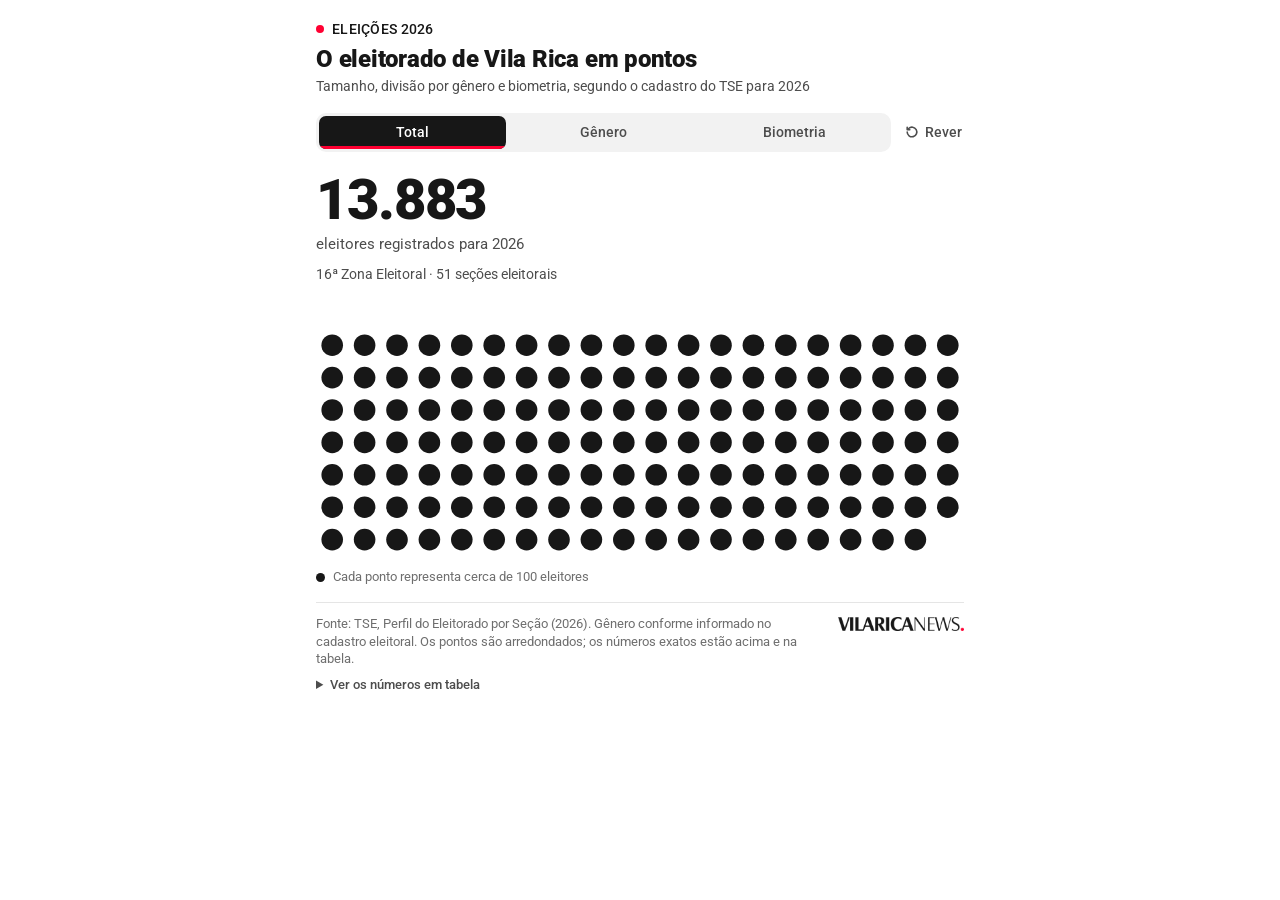
==== eleitorado-2026/index.html @ a6d648a6 "Gráfico do perfil do eleitorado de Vila Rica (TSE 2026) Co-Authored-By: Claude Opus 5.5 <noreply@ant" ====
<!doctype html>
<html lang="pt-BR">
<head>
<meta charset="utf-8">
<meta name="viewport" content="width=device-width, initial-scale=1">
<title>Eleitorado de Vila Rica</title>
<meta name="robots" content="noindex, indexifembedded">
<link rel="preconnect" href="https://fonts.googleapis.com">
<link rel="preconnect" href="https://fonts.gstatic.com" crossorigin>
<link href="https://fonts.googleapis.com/css2?family=Roboto:wght@400;500;700;900&display=swap" rel="stylesheet">
<style>
  html, body { margin: 0; padding: 0; background: #ffffff; }
</style>
</head>
<body>

<!-- ===== INÍCIO DO GRÁFICO (copie daqui até FIM se o site aceitar HTML com script) ===== -->
<figure id="vr-eleitorado" class="vre" aria-labelledby="vre-titulo">
<style>
  #vr-eleitorado {
    --vre-fundo: #ffffff;
    /* Cores do Vila Rica News: preto #171717 e vermelho #ff0032 do logotipo;
       azul e verde das editorias do site (#302ebd clareado 1 tom para passar no teste de daltonismo; #0b8b09) */
    --vre-tinta: #171717;
    --vre-tinta-2: #4d4d4d;
    --vre-tinta-3: #6e6e6e;
    --vre-linha: #e5e5e5;
    --vre-trilho: #f2f2f2;
    --vre-destaque: #ff0032;
    --vre-neutro: #171717;
    --vre-homens: #3b39c9;
    --vre-mulheres: #ff0032;
    --vre-bio: #0b8b09;
    --vre-sem: #8a8a8a;
    color-scheme: light;
    box-sizing: border-box;
    max-width: 680px;
    margin: 0 auto;
    padding: 20px 16px 16px;
    background: var(--vre-fundo);
    color: var(--vre-tinta);
    font-family: Roboto, system-ui, -apple-system, "Segoe UI", sans-serif;
    font-size: 16px;
    line-height: 1.4;
    text-align: left;
  }
  #vr-eleitorado *, #vr-eleitorado *::before, #vr-eleitorado *::after { box-sizing: inherit; }
  #vr-eleitorado p, #vr-eleitorado h2 { margin: 0; padding: 0; }

  #vr-eleitorado .vre-chapeu { font-size: 14px; font-weight: 500; letter-spacing: .02em; text-transform: uppercase; color: var(--vre-tinta); margin-bottom: 6px; }
  #vr-eleitorado .vre-chapeu::before { content: ""; display: inline-block; width: 8px; height: 8px; margin-right: 8px; border-radius: 50%; background: var(--vre-destaque); vertical-align: 1px; }
  #vr-eleitorado .vre-titulo { font-size: 24px; font-weight: 900; line-height: 1.15; letter-spacing: -0.01em; }
  #vr-eleitorado .vre-sub { margin-top: 4px; font-size: 14px; color: var(--vre-tinta-2); }

  /* Abas */
  #vr-eleitorado .vre-controles { display: flex; align-items: center; gap: 12px; margin-top: 16px; }
  #vr-eleitorado .vre-abas { display: flex; flex: 1; gap: 4px; padding: 3px; border-radius: 10px; background: var(--vre-trilho); }
  #vr-eleitorado .vre-aba {
    position: relative; flex: 1; overflow: hidden;
    appearance: none; border: 0; margin: 0; border-radius: 7px;
    padding: 8px 6px; background: transparent; color: var(--vre-tinta-2);
    font-family: inherit; font-size: 14px; font-weight: 500; line-height: 1.2; cursor: pointer;
  }
  #vr-eleitorado .vre-aba:hover { color: var(--vre-tinta); }
  #vr-eleitorado .vre-aba[aria-pressed="true"] { background: var(--vre-tinta); color: #ffffff; }
  #vr-eleitorado .vre-aba:focus-visible, #vr-eleitorado .vre-rever:focus-visible, #vr-eleitorado summary:focus-visible { outline: 2px solid var(--vre-destaque); outline-offset: 2px; }
  #vr-eleitorado .vre-progresso { position: absolute; left: 0; bottom: 0; height: 3px; width: 0; background: var(--vre-destaque); }
  #vr-eleitorado .vre-rever {
    appearance: none; border: 0; background: none; margin: 0; padding: 8px 2px;
    color: var(--vre-tinta-2); font-family: inherit; font-size: 14px; font-weight: 500; line-height: 1.2; cursor: pointer;
    display: inline-flex; align-items: center; gap: 6px; white-space: nowrap;
  }
  #vr-eleitorado .vre-rever:hover { color: var(--vre-tinta); }
  #vr-eleitorado .vre-rever svg { width: 14px; height: 14px; }

  /* Números — os três painéis ocupam a mesma célula para a altura não pular */
  #vr-eleitorado .vre-paineis { display: grid; margin-top: 20px; min-height: 112px; }
  #vr-eleitorado .vre-painel { grid-area: 1 / 1; opacity: 0; visibility: hidden; transform: translateY(6px); transition: opacity .35s ease, transform .35s ease, visibility 0s .35s; }
  #vr-eleitorado .vre-painel.ativo { opacity: 1; visibility: visible; transform: none; transition: opacity .45s ease .1s, transform .45s ease .1s, visibility 0s; }
  #vr-eleitorado .vre-num { font-size: 56px; font-weight: 900; line-height: 1; letter-spacing: -0.02em; }
  #vr-eleitorado .vre-num-m { font-size: 44px; }
  #vr-eleitorado .vre-rotulo { margin-top: 6px; font-size: 15px; color: var(--vre-tinta-2); }
  #vr-eleitorado .vre-rotulo strong { color: var(--vre-tinta); font-weight: 500; }
  #vr-eleitorado .vre-dupla { display: grid; grid-template-columns: 1fr 1fr; gap: 16px; }
  #vr-eleitorado .vre-chave { display: flex; align-items: center; gap: 8px; font-size: 15px; font-weight: 500; color: var(--vre-tinta); margin-bottom: 6px; }
  #vr-eleitorado .vre-bolinha { width: 12px; height: 12px; border-radius: 50%; flex: none; }
  #vr-eleitorado .vre-anel { width: 12px; height: 12px; border-radius: 50%; flex: none; border: 2px solid var(--vre-sem); }
  #vr-eleitorado .vre-extra { display: flex; align-items: center; gap: 8px; margin-top: 10px; font-size: 14px; color: var(--vre-tinta-2); }

  /* Pontos */
  #vr-eleitorado .vre-grade { position: relative; margin-top: 18px; }
  #vr-eleitorado .vre-grade svg { display: block; width: 100%; height: auto; overflow: visible; touch-action: pan-y; }
  #vr-eleitorado .vre-ponto {
    fill: var(--vre-neutro); stroke: var(--vre-neutro); stroke-width: 0;
    transform-box: fill-box; transform-origin: center; transform: scale(0); opacity: 1;
    transition: transform .45s cubic-bezier(.34,1.56,.64,1), fill .5s ease, stroke .5s ease, stroke-width .5s ease, opacity .2s ease;
  }
  #vr-eleitorado .vre-ponto.visivel { transform: scale(1); }
  #vr-eleitorado .vre-ponto.homem { fill: var(--vre-homens); stroke: var(--vre-homens); }
  #vr-eleitorado .vre-ponto.mulher { fill: var(--vre-mulheres); stroke: var(--vre-mulheres); }
  #vr-eleitorado .vre-ponto.bio { fill: var(--vre-bio); stroke: var(--vre-bio); }
  #vr-eleitorado .vre-ponto.sembio { fill: var(--vre-fundo); stroke: var(--vre-sem); stroke-width: 2.5px; }
  #vr-eleitorado .vre-ponto.apagado { opacity: .25; }
  #vr-eleitorado .vre-ponto.pulsa { animation: vre-pulsa 1.4s ease-in-out 2; }
  @keyframes vre-pulsa { 0%, 100% { transform: scale(1); } 50% { transform: scale(1.35); } }

  #vr-eleitorado .vre-legenda-grade { display: flex; align-items: center; gap: 8px; margin-top: 12px; font-size: 13px; color: var(--vre-tinta-3); }
  #vr-eleitorado .vre-legenda-grade .vre-bolinha { width: 9px; height: 9px; background: var(--vre-neutro); }

  /* Dica ao passar o mouse */
  #vr-eleitorado .vre-dica {
    position: absolute; z-index: 2; pointer-events: none; opacity: 0;
    padding: 8px 10px; border-radius: 6px; background: var(--vre-tinta); color: #ffffff;
    font-size: 13px; line-height: 1.35; white-space: nowrap;
    transform: translate(-50%, calc(-100% - 12px)); transition: opacity .12s ease;
  }
  #vr-eleitorado .vre-dica.on { opacity: 1; }
  #vr-eleitorado .vre-dica strong { font-weight: 500; }

  /* Rodapé e tabela */
  #vr-eleitorado figcaption { margin-top: 16px; padding-top: 12px; border-top: 1px solid var(--vre-linha); font-size: 12.5px; color: var(--vre-tinta-3); }
  #vr-eleitorado .vre-rodape { display: flex; align-items: flex-start; justify-content: space-between; gap: 16px; }
  #vr-eleitorado .vre-rodape p { flex: 1; }
  #vr-eleitorado .vre-logo { display: block; flex: none; width: 126px; height: auto; margin-top: 2px; }
  #vr-eleitorado details { margin-top: 8px; }
  #vr-eleitorado summary { cursor: pointer; font-size: 13px; font-weight: 500; color: var(--vre-tinta-2); width: max-content; }
  #vr-eleitorado table { width: 100%; margin-top: 10px; border-collapse: collapse; font-size: 14px; font-variant-numeric: tabular-nums; }
  #vr-eleitorado th, #vr-eleitorado td { padding: 7px 4px; border-bottom: 1px solid var(--vre-linha); text-align: right; font-weight: 400; }
  #vr-eleitorado th:first-child, #vr-eleitorado td:first-child { text-align: left; }
  #vr-eleitorado thead th { font-size: 12.5px; font-weight: 500; color: var(--vre-tinta-3); }
  #vr-eleitorado tbody th { color: var(--vre-tinta); }
  #vr-eleitorado tr.vre-grupo th { padding-top: 12px; font-weight: 500; color: var(--vre-tinta-2); border-bottom: 0; }

  @media (max-width: 420px) {
    #vr-eleitorado .vre-titulo { font-size: 21px; }
    #vr-eleitorado .vre-num { font-size: 48px; }
    #vr-eleitorado .vre-num-m { font-size: 36px; }
    #vr-eleitorado .vre-controles { flex-wrap: wrap; }
    #vr-eleitorado .vre-rever { order: 2; }
    #vr-eleitorado .vre-rodape { flex-direction: column; gap: 10px; }
  }
  @media (prefers-reduced-motion: reduce) {
    #vr-eleitorado .vre-ponto, #vr-eleitorado .vre-painel { transition: none !important; animation: none !important; }
  }
</style>

  <p class="vre-chapeu">Eleições 2026</p>
  <p class="vre-titulo" id="vre-titulo">O eleitorado de Vila Rica em pontos</p>
  <p class="vre-sub">Tamanho, divisão por gênero e biometria, segundo o cadastro do TSE para 2026</p>

  <div class="vre-controles">
    <div class="vre-abas" role="group" aria-label="Escolha o recorte">
      <button type="button" class="vre-aba" data-passo="0" aria-pressed="true">Total<span class="vre-progresso"></span></button>
      <button type="button" class="vre-aba" data-passo="1" aria-pressed="false">Gênero<span class="vre-progresso"></span></button>
      <button type="button" class="vre-aba" data-passo="2" aria-pressed="false">Biometria<span class="vre-progresso"></span></button>
    </div>
    <button type="button" class="vre-rever" aria-label="Rever a animação desde o início">
      <svg viewBox="0 0 16 16" aria-hidden="true" fill="none" stroke="currentColor" stroke-width="1.8" stroke-linecap="round" stroke-linejoin="round"><path d="M2.5 8a5.5 5.5 0 1 0 1.7-4"/><path d="M2.5 2.5v3h3"/></svg>
      Rever
    </button>
  </div>

  <div class="vre-paineis">
    <div class="vre-painel ativo" data-painel="0">
      <p class="vre-num" data-conta="13883">13.883</p>
      <p class="vre-rotulo">eleitores registrados para 2026</p>
      <p class="vre-extra">16ª Zona Eleitoral · 51 seções eleitorais</p>
    </div>
    <div class="vre-painel" data-painel="1">
      <div class="vre-dupla">
        <div>
          <p class="vre-chave"><span class="vre-bolinha" style="background: var(--vre-homens)"></span>Homens</p>
          <p class="vre-num vre-num-m" data-conta="51.3" data-casas="1" data-sufixo="%">51,3%</p>
          <p class="vre-rotulo"><strong>7.116</strong> eleitores</p>
        </div>
        <div>
          <p class="vre-chave"><span class="vre-bolinha" style="background: var(--vre-mulheres)"></span>Mulheres</p>
          <p class="vre-num vre-num-m" data-conta="48.7" data-casas="1" data-sufixo="%">48,7%</p>
          <p class="vre-rotulo"><strong>6.767</strong> eleitoras</p>
        </div>
      </div>
    </div>
    <div class="vre-painel" data-painel="2">
      <p class="vre-chave"><span class="vre-bolinha" style="background: var(--vre-bio)"></span>Com biometria</p>
      <p class="vre-num" data-conta="96.6" data-casas="1" data-sufixo="%">96,6%</p>
      <p class="vre-rotulo"><strong>13.405</strong> eleitores com biometria registrada</p>
      <p class="vre-extra"><span class="vre-anel"></span>478 sem registro de biometria no arquivo</p>
    </div>
  </div>

  <div class="vre-grade">
    <svg aria-hidden="true" focusable="false"></svg>
    <div class="vre-dica" role="presentation"></div>
  </div>
  <p class="vre-legenda-grade"><span class="vre-bolinha"></span>Cada ponto representa cerca de 100 eleitores</p>

  <figcaption>
    <div class="vre-rodape">
      <p>Fonte: TSE, Perfil do Eleitorado por Seção (2026). Gênero conforme informado no cadastro eleitoral. Os pontos são arredondados; os números exatos estão acima e na tabela.</p>
      <img class="vre-logo" width="126" height="14" alt="Vila Rica News" src="[data-uri]">
    </div>
    <details>
      <summary>Ver os números em tabela</summary>
      <table>
        <thead><tr><th scope="col">Recorte</th><th scope="col">Eleitores</th><th scope="col">%</th></tr></thead>
        <tbody>
          <tr><th scope="row">Total</th><td>13.883</td><td>100,0</td></tr>
          <tr class="vre-grupo"><th scope="rowgroup" colspan="3">Gênero</th></tr>
          <tr><th scope="row">Homens</th><td>7.116</td><td>51,3</td></tr>
          <tr><th scope="row">Mulheres</th><td>6.767</td><td>48,7</td></tr>
          <tr class="vre-grupo"><th scope="rowgroup" colspan="3">Biometria</th></tr>
          <tr><th scope="row">Com registro</th><td>13.405</td><td>96,6</td></tr>
          <tr><th scope="row">Sem registro</th><td>478</td><td>3,4</td></tr>
        </tbody>
      </table>
    </details>
  </figcaption>

<script>
(function () {
  var raiz = document.getElementById('vr-eleitorado');
  if (!raiz) return;

  // Dados oficiais (TSE). 1 ponto = 100 eleitores: 139 pontos;
  // 71 homens + 68 mulheres = 139; 134 com biometria + 5 sem = 139.
  var D = { total: 13883, homens: 7116, mulheres: 6767, bio: 13405, semBio: 478 };
  var POR_PONTO = 100;
  var N = Math.round(D.total / POR_PONTO);
  var N_HOMENS = Math.round(D.homens / POR_PONTO);
  var N_SEM_BIO = Math.round(D.semBio / POR_PONTO);
  var DURACAO_PASSO = 5200;

  var fmt = new Intl.NumberFormat('pt-BR');
  function pct(v) { return (v * 100).toLocaleString('pt-BR', { minimumFractionDigits: 1, maximumFractionDigits: 1 }) + '%'; }
  var GRUPOS = {
    total:   { nome: 'Eleitorado de Vila Rica', valor: D.total },
    homem:   { nome: 'Homens', valor: D.homens },
    mulher:  { nome: 'Mulheres', valor: D.mulheres },
    bio:     { nome: 'Com biometria', valor: D.bio },
    sembio:  { nome: 'Sem registro de biometria', valor: D.semBio }
  };

  var reduzido = window.matchMedia && window.matchMedia('(prefers-reduced-motion: reduce)').matches;
  var svg = raiz.querySelector('.vre-grade svg');
  var dica = raiz.querySelector('.vre-dica');
  var abas = raiz.querySelectorAll('.vre-aba');
  var paineis = raiz.querySelectorAll('.vre-painel');
  var NS = 'http://www.w3.org/2000/svg';
  var PASSO_GRADE = 24, RAIO = 8;
  var colunas = 20, linhas = 7;
  var pontos = [];
  var passoAtual = 0;

  for (var i = 0; i < N; i++) {
    var c = document.createElementNS(NS, 'circle');
    c.setAttribute('class', 'vre-ponto');
    c.setAttribute('r', RAIO);
    svg.appendChild(c);
    pontos.push(c);
  }

  // Ordem por coluna: homens enchem a esquerda, mulheres a direita,
  // e os sem biometria ficam juntos no fim.
  function posicionar() {
    var largura = raiz.clientWidth;
    colunas = largura < 500 ? 14 : 20;
    linhas = Math.ceil(N / colunas);
    svg.setAttribute('viewBox', '0 0 ' + (colunas * PASSO_GRADE) + ' ' + (linhas * PASSO_GRADE));
    pontos.forEach(function (p, i) {
      var col = Math.floor(i / linhas), lin = i % linhas;
      p.setAttribute('cx', col * PASSO_GRADE + PASSO_GRADE / 2);
      p.setAttribute('cy', lin * PASSO_GRADE + PASSO_GRADE / 2);
      p.dataset.col = col;
    });
  }

  function grupoDoPonto(i, passo) {
    if (passo === 1) return i < N_HOMENS ? 'homem' : 'mulher';
    if (passo === 2) return i >= N - N_SEM_BIO ? 'sembio' : 'bio';
    return 'total';
  }

  function contar(el, animar) {
    var alvo = parseFloat(el.dataset.conta);
    var casas = parseInt(el.dataset.casas || '0', 10);
    var sufixo = el.dataset.sufixo || '';
    var opcoes = { minimumFractionDigits: casas, maximumFractionDigits: casas };
    if (!animar || reduzido) { el.textContent = alvo.toLocaleString('pt-BR', opcoes) + sufixo; return; }
    var inicio = null, dur = 1100;
    function quadro(t) {
      if (!inicio) inicio = t;
      var k = Math.min(1, (t - inicio) / dur);
      var e = 1 - Math.pow(1 - k, 3);
      var v = alvo * e;
      v = casas ? Math.round(v * 10) / 10 : Math.round(v);
      el.textContent = v.toLocaleString('pt-BR', opcoes) + sufixo;
      if (k < 1) requestAnimationFrame(quadro);
    }
    requestAnimationFrame(quadro);
  }

  function irPara(passo, animar) {
    passoAtual = passo;
    abas.forEach(function (a, i) { a.setAttribute('aria-pressed', i === passo ? 'true' : 'false'); });
    paineis.forEach(function (p, i) {
      var ativo = i === passo;
      p.classList.toggle('ativo', ativo);
      if (ativo) p.querySelectorAll('[data-conta]').forEach(function (el) { contar(el, animar); });
    });
    pontos.forEach(function (p, i) {
      var g = grupoDoPonto(i, passo);
      var atraso = animar && !reduzido ? (+p.dataset.col * 28 + (i % linhas) * 6) : 0;
      p.style.transitionDelay = atraso + 'ms';
      p.classList.add('visivel');
      p.classList.remove('homem', 'mulher', 'bio', 'sembio', 'pulsa', 'apagado');
      if (g !== 'total') p.classList.add(g);
    });
    if (passo === 2 && animar && !reduzido) {
      setTimeout(function () {
        pontos.slice(N - N_SEM_BIO).forEach(function (p) { p.style.transitionDelay = '0ms'; p.classList.add('pulsa'); });
      }, 900);
    }
  }

  function esconderPontos() {
    pontos.forEach(function (p) { p.style.transitionDelay = '0ms'; p.classList.remove('visivel'); });
  }

  // Reprodução automática: uma vez, ao aparecer na tela; para no último passo
  var timer = null, rodando = false;
  function zerarProgresso() {
    raiz.querySelectorAll('.vre-progresso').forEach(function (b) { b.style.transition = 'none'; b.style.width = '0'; });
  }
  function progresso(passo) {
    zerarProgresso();
    var barra = abas[passo].querySelector('.vre-progresso');
    void barra.offsetWidth;
    barra.style.transition = 'width ' + DURACAO_PASSO + 'ms linear';
    barra.style.width = '100%';
  }
  function parar() { rodando = false; clearTimeout(timer); zerarProgresso(); }
  function tocar() {
    parar();
    rodando = true;
    esconderPontos();
    var passo = 0;
    function proximo() {
      if (!rodando) return;
      irPara(passo, true);
      if (passo < abas.length - 1) {
        progresso(passo);
        timer = setTimeout(function () { passo++; proximo(); }, DURACAO_PASSO);
      } else {
        rodando = false;
        zerarProgresso();
      }
    }
    // pequeno respiro para os pontos sumirem antes de reaparecer
    timer = setTimeout(proximo, 120);
  }

  abas.forEach(function (a) {
    a.addEventListener('click', function () { parar(); irPara(+a.dataset.passo, true); });
  });
  raiz.querySelector('.vre-rever').addEventListener('click', function () { reduzido ? irPara(0, false) : tocar(); });

  // Dica: acha a célula mais próxima do ponteiro (cobre os vãos entre pontos)
  function mostrarDica(ev) {
    var r = svg.getBoundingClientRect();
    var escala = r.width / (colunas * PASSO_GRADE);
    var col = Math.floor((ev.clientX - r.left) / (PASSO_GRADE * escala));
    var lin = Math.floor((ev.clientY - r.top) / (PASSO_GRADE * escala));
    var i = col * linhas + lin;
    if (col < 0 || col >= colunas || lin < 0 || lin >= linhas || i >= N) { esconderDica(); return; }
    var g = grupoDoPonto(i, passoAtual);
    var info = GRUPOS[g];
    dica.innerHTML = '<strong>' + info.nome + '</strong><br>' + fmt.format(info.valor) + ' eleitores · ' + pct(info.valor / D.total);
    var base = raiz.querySelector('.vre-grade').getBoundingClientRect();
    var cx = (col + 0.5) * PASSO_GRADE * escala + (r.left - base.left);
    var cy = lin * PASSO_GRADE * escala + (r.top - base.top);
    var meia = dica.offsetWidth / 2;
    cx = Math.max(meia, Math.min(base.width - meia, cx));
    dica.style.left = cx + 'px';
    dica.style.top = cy + 'px';
    dica.classList.add('on');
    if (passoAtual > 0) {
      pontos.forEach(function (p, k) { p.style.transitionDelay = '0ms'; p.classList.toggle('apagado', grupoDoPonto(k, passoAtual) !== g); });
    }
  }
  function esconderDica() {
    dica.classList.remove('on');
    pontos.forEach(function (p) { p.classList.remove('apagado'); });
  }
  svg.addEventListener('pointermove', mostrarDica);
  svg.addEventListener('pointerdown', mostrarDica);
  // No toque, a dica fica até o próximo toque fora dos pontos
  svg.addEventListener('pointerleave', function (ev) { if (ev.pointerType !== 'touch') esconderDica(); });
  document.addEventListener('pointerdown', function (ev) { if (!svg.contains(ev.target)) esconderDica(); });

  posicionar();
  var larguraAnterior = raiz.clientWidth;
  window.addEventListener('resize', function () {
    if (raiz.clientWidth === larguraAnterior) return;
    larguraAnterior = raiz.clientWidth;
    posicionar();
  });

  // Quando embutido por iframe, avisa a página da altura certa
  function avisarAltura() {
    if (window.parent === window) return;
    window.parent.postMessage({ tipo: 'vr-eleitorado-altura', altura: Math.ceil(document.documentElement.scrollHeight) }, '*');
  }
  if (window.ResizeObserver) new ResizeObserver(avisarAltura).observe(raiz); else window.addEventListener('load', avisarAltura);

  if (reduzido || !('IntersectionObserver' in window)) {
    irPara(0, false);
  } else {
    var obs = new IntersectionObserver(function (entradas) {
      if (entradas[0].isIntersecting) { obs.disconnect(); tocar(); }
    }, { threshold: 0.45 });
    obs.observe(raiz);
  }
})();
</script>
</figure>
<!-- ===== FIM DO GRÁFICO ===== -->

</body>
</html>
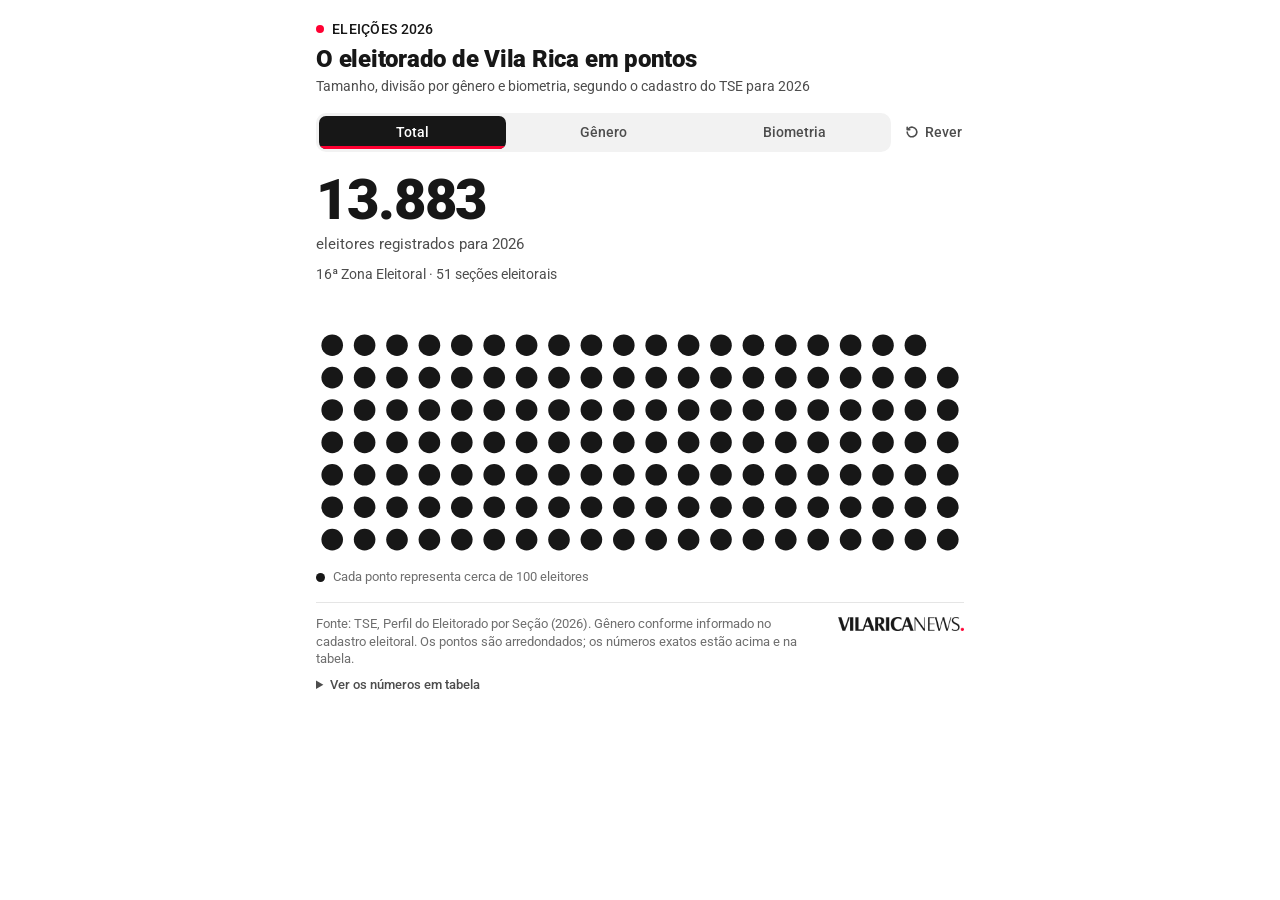
==== commit cd389971: "Altura estável para iframe fixo (750px) e sem-biometria juntos no canto Grade de 16 colunas no celul" ====
--- a/eleitorado-2026/index.html
+++ b/eleitorado-2026/index.html
@@ -118,6 +118,11 @@
   #vr-eleitorado .vre-dica strong { font-weight: 500; }
 
   /* Rodapé e tabela */
+  /* Dentro de iframe: ocupa a altura toda, e a sobra vira respiro em vez de faixa branca no fim */
+  #vr-eleitorado.vre-iframe { min-height: 100vh; display: flex; flex-direction: column; }
+  #vr-eleitorado.vre-iframe .vre-grade { margin-top: auto; padding-top: 18px; }
+  #vr-eleitorado.vre-iframe figcaption { margin-top: auto; }
+  #vr-eleitorado.vre-iframe .vre-legenda-grade { margin-bottom: 16px; }
   #vr-eleitorado figcaption { margin-top: 16px; padding-top: 12px; border-top: 1px solid var(--vre-linha); font-size: 12.5px; color: var(--vre-tinta-3); }
   #vr-eleitorado .vre-rodape { display: flex; align-items: flex-start; justify-content: space-between; gap: 16px; }
   #vr-eleitorado .vre-rodape p { flex: 1; }
@@ -135,9 +140,12 @@
     #vr-eleitorado .vre-titulo { font-size: 21px; }
     #vr-eleitorado .vre-num { font-size: 48px; }
     #vr-eleitorado .vre-num-m { font-size: 36px; }
-    #vr-eleitorado .vre-controles { flex-wrap: wrap; }
-    #vr-eleitorado .vre-rever { order: 2; }
+    #vr-eleitorado .vre-controles { gap: 8px; }
     #vr-eleitorado .vre-rodape { flex-direction: column; gap: 10px; }
+  }
+  @media (max-width: 360px) {
+    #vr-eleitorado .vre-aba { font-size: 13px; padding: 8px 4px; }
+    #vr-eleitorado .vre-rever span { display: none; }
   }
   @media (prefers-reduced-motion: reduce) {
     #vr-eleitorado .vre-ponto, #vr-eleitorado .vre-painel { transition: none !important; animation: none !important; }
@@ -156,7 +164,7 @@
     </div>
     <button type="button" class="vre-rever" aria-label="Rever a animação desde o início">
       <svg viewBox="0 0 16 16" aria-hidden="true" fill="none" stroke="currentColor" stroke-width="1.8" stroke-linecap="round" stroke-linejoin="round"><path d="M2.5 8a5.5 5.5 0 1 0 1.7-4"/><path d="M2.5 2.5v3h3"/></svg>
-      Rever
+      <span>Rever</span>
     </button>
   </div>
 
@@ -263,11 +271,13 @@
   // e os sem biometria ficam juntos no fim.
   function posicionar() {
     var largura = raiz.clientWidth;
-    colunas = largura < 500 ? 14 : 20;
+    colunas = largura < 420 ? 16 : 20;
     linhas = Math.ceil(N / colunas);
     svg.setAttribute('viewBox', '0 0 ' + (colunas * PASSO_GRADE) + ' ' + (linhas * PASSO_GRADE));
     pontos.forEach(function (p, i) {
       var col = Math.floor(i / linhas), lin = i % linhas;
+      // a última coluna (incompleta) encosta embaixo: os sem biometria ficam juntos no canto
+      if (col === colunas - 1) lin += colunas * linhas - N;
       p.setAttribute('cx', col * PASSO_GRADE + PASSO_GRADE / 2);
       p.setAttribute('cy', lin * PASSO_GRADE + PASSO_GRADE / 2);
       p.dataset.col = col;
@@ -370,8 +380,9 @@
     var escala = r.width / (colunas * PASSO_GRADE);
     var col = Math.floor((ev.clientX - r.left) / (PASSO_GRADE * escala));
     var lin = Math.floor((ev.clientY - r.top) / (PASSO_GRADE * escala));
-    var i = col * linhas + lin;
-    if (col < 0 || col >= colunas || lin < 0 || lin >= linhas || i >= N) { esconderDica(); return; }
+    var vazios = colunas * linhas - N;
+    var i = col * linhas + (col === colunas - 1 ? lin - vazios : lin);
+    if (col < 0 || col >= colunas || lin < 0 || lin >= linhas || (col === colunas - 1 && lin < vazios) || i >= N) { esconderDica(); return; }
     var g = grupoDoPonto(i, passoAtual);
     var info = GRUPOS[g];
     dica.innerHTML = '<strong>' + info.nome + '</strong><br>' + fmt.format(info.valor) + ' eleitores · ' + pct(info.valor / D.total);
@@ -397,6 +408,7 @@
   svg.addEventListener('pointerleave', function (ev) { if (ev.pointerType !== 'touch') esconderDica(); });
   document.addEventListener('pointerdown', function (ev) { if (!svg.contains(ev.target)) esconderDica(); });
 
+  if (window.self !== window.top) raiz.classList.add('vre-iframe');
   posicionar();
   var larguraAnterior = raiz.clientWidth;
   window.addEventListener('resize', function () {
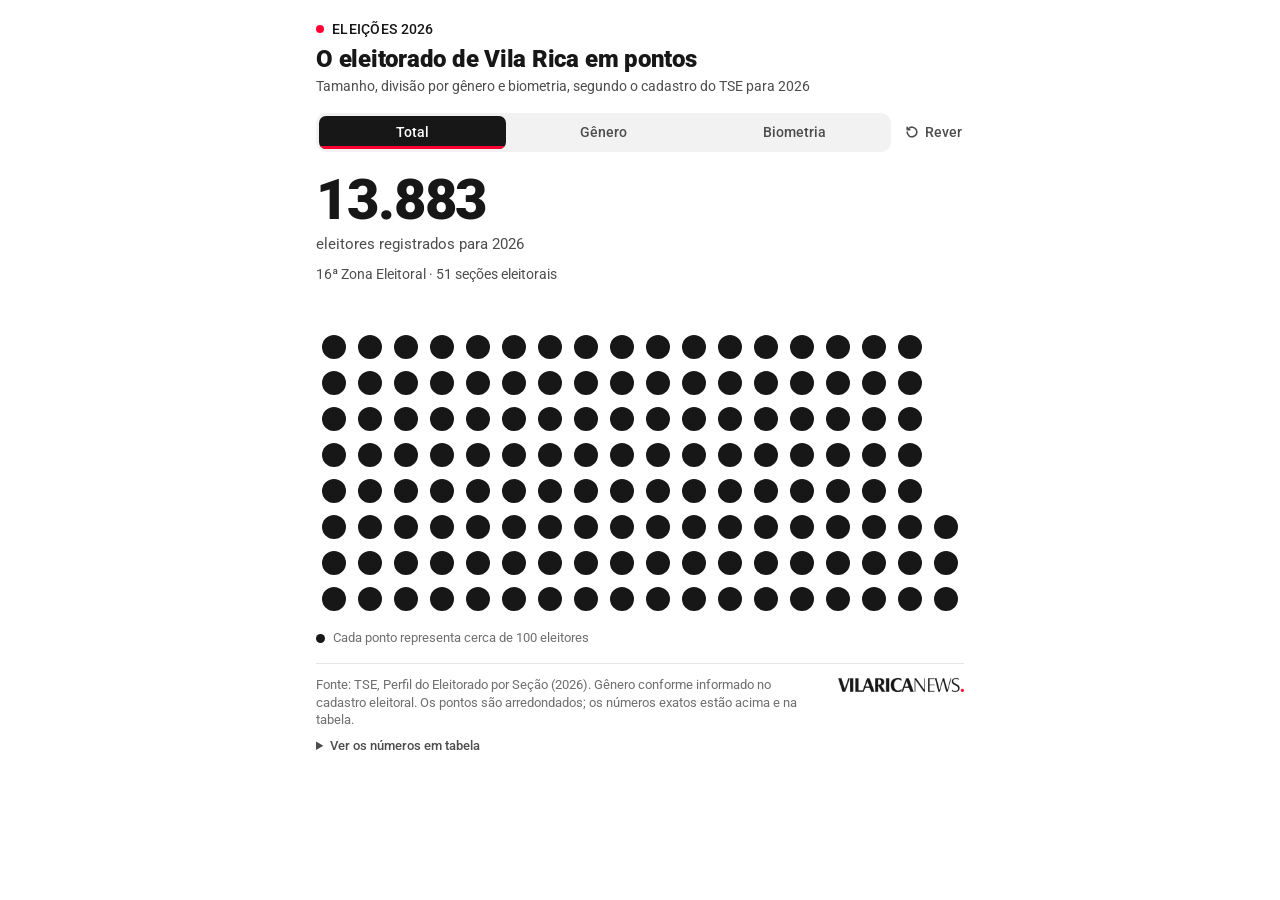
==== commit 335e22c7: "Gráfico usa a coluna toda e ajusta os pontos à altura do iframe Dentro de iframe: sem margem lateral" ====
--- a/eleitorado-2026/index.html
+++ b/eleitorado-2026/index.html
@@ -118,11 +118,13 @@
   #vr-eleitorado .vre-dica strong { font-weight: 500; }
 
   /* Rodapé e tabela */
-  /* Dentro de iframe: ocupa a altura toda, e a sobra vira respiro em vez de faixa branca no fim */
-  #vr-eleitorado.vre-iframe { min-height: 100vh; display: flex; flex-direction: column; }
-  #vr-eleitorado.vre-iframe .vre-grade { margin-top: auto; padding-top: 18px; }
-  #vr-eleitorado.vre-iframe figcaption { margin-top: auto; }
-  #vr-eleitorado.vre-iframe .vre-legenda-grade { margin-bottom: 16px; }
+  /* Dentro de iframe a matéria já dá as margens: o gráfico usa a coluna toda */
+  #vr-eleitorado.vre-iframe { max-width: none; margin: 0; padding: 4px 2px 2px; }
+  /* ...e ocupa a altura toda; a sobra vira respiro em vez de faixa branca no fim */
+  #vr-eleitorado.vre-encher { min-height: 100vh; display: flex; flex-direction: column; }
+  #vr-eleitorado.vre-encher .vre-grade { margin-top: auto; padding-top: 18px; }
+  #vr-eleitorado.vre-encher figcaption { margin-top: auto; }
+  #vr-eleitorado.vre-encher .vre-legenda-grade { margin-bottom: 16px; }
   #vr-eleitorado figcaption { margin-top: 16px; padding-top: 12px; border-top: 1px solid var(--vre-linha); font-size: 12.5px; color: var(--vre-tinta-3); }
   #vr-eleitorado .vre-rodape { display: flex; align-items: flex-start; justify-content: space-between; gap: 16px; }
   #vr-eleitorado .vre-rodape p { flex: 1; }
@@ -269,9 +271,33 @@
 
   // Ordem por coluna: homens enchem a esquerda, mulheres a direita,
   // e os sem biometria ficam juntos no fim.
+  // Quantas colunas: as menos possíveis (pontos maiores) que ainda cabem na altura.
+  // No iframe, a altura é a do próprio iframe; solto na página, até 60% da largura.
+  var COLUNAS_POSSIVEIS = [12, 14, 16, 18, 20, 24, 28, 35];
+  var CELULA_MAX = 40, CELULA_MIN = 12;
+  var emIframe = window.self !== window.top;
+  function escolherColunas() {
+    var largura = svg.parentNode.clientWidth;
+    var disponivel = Math.max(160, largura * 0.6);
+    if (emIframe) {
+      raiz.classList.remove('vre-encher');
+      var resto = raiz.getBoundingClientRect().height - svg.getBoundingClientRect().height;
+      raiz.classList.add('vre-encher');
+      disponivel = window.innerHeight - resto - 2;
+    }
+    var escolha = COLUNAS_POSSIVEIS[COLUNAS_POSSIVEIS.length - 1];
+    for (var k = 0; k < COLUNAS_POSSIVEIS.length; k++) {
+      var c = COLUNAS_POSSIVEIS[k], celula = largura / c;
+      if (celula > CELULA_MAX) continue;
+      if (celula < CELULA_MIN) break;
+      escolha = c;
+      if (Math.ceil(N / c) * celula <= disponivel) break;
+    }
+    return escolha;
+  }
+
   function posicionar() {
-    var largura = raiz.clientWidth;
-    colunas = largura < 420 ? 16 : 20;
+    colunas = escolherColunas();
     linhas = Math.ceil(N / colunas);
     svg.setAttribute('viewBox', '0 0 ' + (colunas * PASSO_GRADE) + ' ' + (linhas * PASSO_GRADE));
     pontos.forEach(function (p, i) {
@@ -408,12 +434,15 @@
   svg.addEventListener('pointerleave', function (ev) { if (ev.pointerType !== 'touch') esconderDica(); });
   document.addEventListener('pointerdown', function (ev) { if (!svg.contains(ev.target)) esconderDica(); });
 
-  if (window.self !== window.top) raiz.classList.add('vre-iframe');
+  if (emIframe) raiz.classList.add('vre-iframe', 'vre-encher');
   posicionar();
-  var larguraAnterior = raiz.clientWidth;
+  // a fonte da marca muda a altura dos textos quando termina de carregar
+  if (document.fonts && document.fonts.ready) document.fonts.ready.then(posicionar);
+  var tamanhoAnterior = raiz.clientWidth + 'x' + window.innerHeight;
   window.addEventListener('resize', function () {
-    if (raiz.clientWidth === larguraAnterior) return;
-    larguraAnterior = raiz.clientWidth;
+    var tamanho = raiz.clientWidth + 'x' + window.innerHeight;
+    if (tamanho === tamanhoAnterior) return;
+    tamanhoAnterior = tamanho;
     posicionar();
   });
 
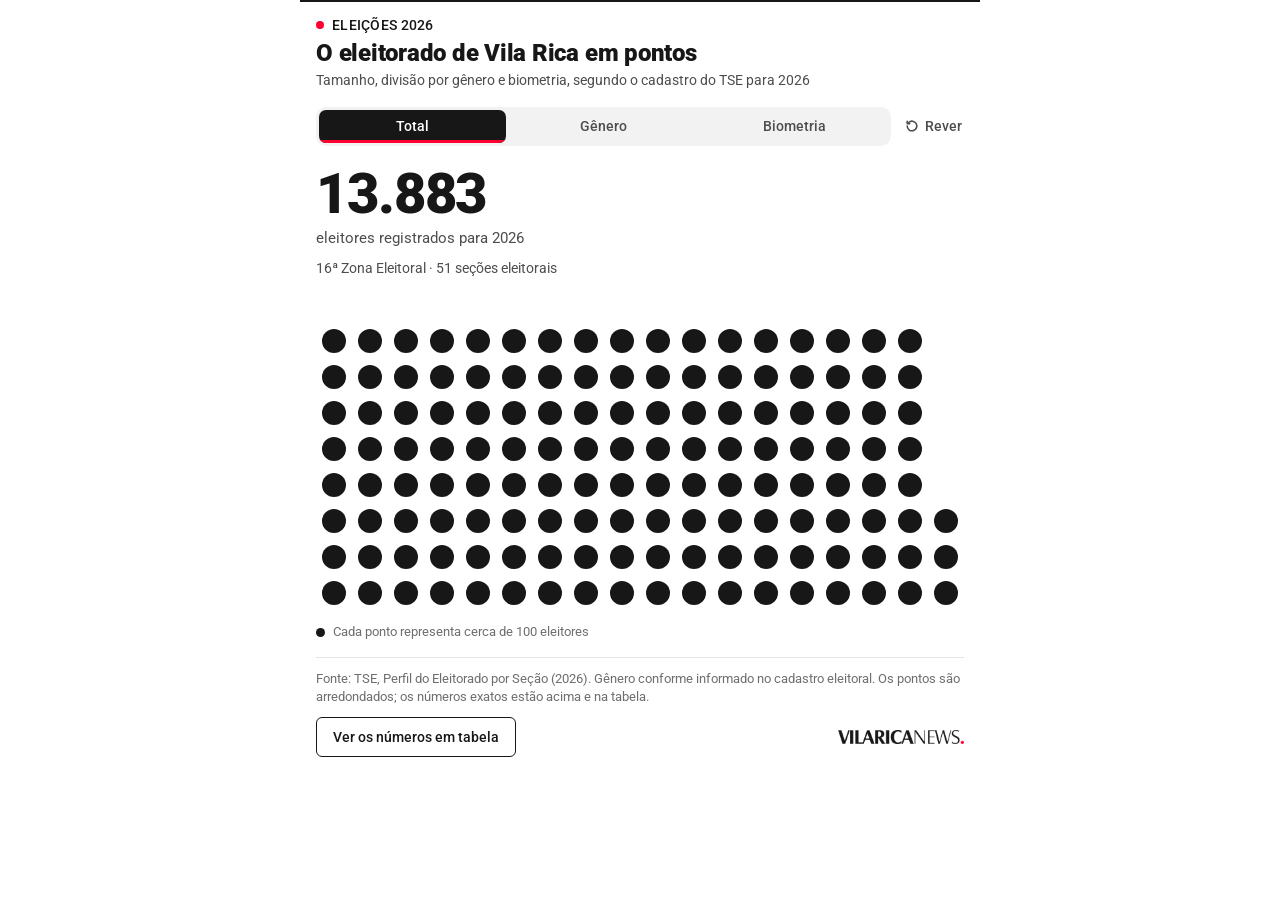
==== commit 8ad7ed12: "Filete no topo, cabeçalho mais junto, botão da tabela e logo na mesma linha A tabela abre no lugar d" ====
--- a/eleitorado-2026/index.html
+++ b/eleitorado-2026/index.html
@@ -36,7 +36,8 @@
     box-sizing: border-box;
     max-width: 680px;
     margin: 0 auto;
-    padding: 20px 16px 16px;
+    padding: 14px 16px 20px;
+    border-top: 2px solid var(--vre-tinta);
     background: var(--vre-fundo);
     color: var(--vre-tinta);
     font-family: Roboto, system-ui, -apple-system, "Segoe UI", sans-serif;
@@ -47,7 +48,7 @@
   #vr-eleitorado *, #vr-eleitorado *::before, #vr-eleitorado *::after { box-sizing: inherit; }
   #vr-eleitorado p, #vr-eleitorado h2 { margin: 0; padding: 0; }
 
-  #vr-eleitorado .vre-chapeu { font-size: 14px; font-weight: 500; letter-spacing: .02em; text-transform: uppercase; color: var(--vre-tinta); margin-bottom: 6px; }
+  #vr-eleitorado .vre-chapeu { font-size: 14px; font-weight: 500; letter-spacing: .02em; text-transform: uppercase; color: var(--vre-tinta); margin-bottom: 4px; }
   #vr-eleitorado .vre-chapeu::before { content: ""; display: inline-block; width: 8px; height: 8px; margin-right: 8px; border-radius: 50%; background: var(--vre-destaque); vertical-align: 1px; }
   #vr-eleitorado .vre-titulo { font-size: 24px; font-weight: 900; line-height: 1.15; letter-spacing: -0.01em; }
   #vr-eleitorado .vre-sub { margin-top: 4px; font-size: 14px; color: var(--vre-tinta-2); }
@@ -63,7 +64,7 @@
   }
   #vr-eleitorado .vre-aba:hover { color: var(--vre-tinta); }
   #vr-eleitorado .vre-aba[aria-pressed="true"] { background: var(--vre-tinta); color: #ffffff; }
-  #vr-eleitorado .vre-aba:focus-visible, #vr-eleitorado .vre-rever:focus-visible, #vr-eleitorado summary:focus-visible { outline: 2px solid var(--vre-destaque); outline-offset: 2px; }
+  #vr-eleitorado .vre-aba:focus-visible, #vr-eleitorado .vre-rever:focus-visible, #vr-eleitorado .vre-btn-tabela:focus-visible { outline: 2px solid var(--vre-destaque); outline-offset: 2px; }
   #vr-eleitorado .vre-progresso { position: absolute; left: 0; bottom: 0; height: 3px; width: 0; background: var(--vre-destaque); }
   #vr-eleitorado .vre-rever {
     appearance: none; border: 0; background: none; margin: 0; padding: 8px 2px;
@@ -119,19 +120,29 @@
 
   /* Rodapé e tabela */
   /* Dentro de iframe a matéria já dá as margens: o gráfico usa a coluna toda */
-  #vr-eleitorado.vre-iframe { max-width: none; margin: 0; padding: 4px 2px 2px; }
+  #vr-eleitorado.vre-iframe { max-width: none; margin: 0; padding: 14px 2px 20px; }
   /* ...e ocupa a altura toda; a sobra vira respiro em vez de faixa branca no fim */
   #vr-eleitorado.vre-encher { min-height: 100vh; display: flex; flex-direction: column; }
   #vr-eleitorado.vre-encher .vre-grade { margin-top: auto; padding-top: 18px; }
   #vr-eleitorado.vre-encher figcaption { margin-top: auto; }
   #vr-eleitorado.vre-encher .vre-legenda-grade { margin-bottom: 16px; }
   #vr-eleitorado figcaption { margin-top: 16px; padding-top: 12px; border-top: 1px solid var(--vre-linha); font-size: 12.5px; color: var(--vre-tinta-3); }
-  #vr-eleitorado .vre-rodape { display: flex; align-items: flex-start; justify-content: space-between; gap: 16px; }
-  #vr-eleitorado .vre-rodape p { flex: 1; }
-  #vr-eleitorado .vre-logo { display: block; flex: none; width: 126px; height: auto; margin-top: 2px; }
-  #vr-eleitorado details { margin-top: 8px; }
-  #vr-eleitorado summary { cursor: pointer; font-size: 13px; font-weight: 500; color: var(--vre-tinta-2); width: max-content; }
-  #vr-eleitorado table { width: 100%; margin-top: 10px; border-collapse: collapse; font-size: 14px; font-variant-numeric: tabular-nums; }
+  /* Botão da tabela e assinatura na mesma linha */
+  #vr-eleitorado .vre-acoes { display: flex; align-items: center; justify-content: space-between; flex-wrap: wrap; gap: 10px 12px; margin-top: 12px; }
+  #vr-eleitorado .vre-btn-tabela {
+    appearance: none; margin: 0; min-height: 40px; padding: 9px 16px; border: 1px solid var(--vre-tinta); border-radius: 6px;
+    background: var(--vre-fundo); color: var(--vre-tinta); font-family: inherit; font-size: 14px; font-weight: 500; line-height: 1.2; cursor: pointer;
+  }
+  #vr-eleitorado .vre-btn-tabela:hover { background: var(--vre-tinta); color: #ffffff; }
+  #vr-eleitorado .vre-logo { display: block; flex: none; width: 126px; height: auto; }
+  /* A tabela aparece no lugar do gráfico (o iframe tem altura fixa) */
+  #vr-eleitorado .vre-tabela { display: none; margin-top: 16px; }
+  #vr-eleitorado.vre-com-tabela .vre-tabela { display: block; }
+  #vr-eleitorado.vre-com-tabela .vre-controles, #vr-eleitorado.vre-com-tabela .vre-paineis,
+  #vr-eleitorado.vre-com-tabela .vre-grade, #vr-eleitorado.vre-com-tabela .vre-legenda-grade { display: none; }
+  #vr-eleitorado.vre-encher.vre-com-tabela { height: 100vh; }
+  #vr-eleitorado.vre-encher .vre-tabela { flex: 1 1 auto; min-height: 0; overflow: auto; }
+  #vr-eleitorado table { width: 100%; margin: 0; border-collapse: collapse; font-size: 14px; font-variant-numeric: tabular-nums; }
   #vr-eleitorado th, #vr-eleitorado td { padding: 7px 4px; border-bottom: 1px solid var(--vre-linha); text-align: right; font-weight: 400; }
   #vr-eleitorado th:first-child, #vr-eleitorado td:first-child { text-align: left; }
   #vr-eleitorado thead th { font-size: 12.5px; font-weight: 500; color: var(--vre-tinta-3); }
@@ -143,7 +154,7 @@
     #vr-eleitorado .vre-num { font-size: 48px; }
     #vr-eleitorado .vre-num-m { font-size: 36px; }
     #vr-eleitorado .vre-controles { gap: 8px; }
-    #vr-eleitorado .vre-rodape { flex-direction: column; gap: 10px; }
+    #vr-eleitorado .vre-logo { width: 100px; }
   }
   @media (max-width: 360px) {
     #vr-eleitorado .vre-aba { font-size: 13px; padding: 8px 4px; }
@@ -204,13 +215,7 @@
   </div>
   <p class="vre-legenda-grade"><span class="vre-bolinha"></span>Cada ponto representa cerca de 100 eleitores</p>
 
-  <figcaption>
-    <div class="vre-rodape">
-      <p>Fonte: TSE, Perfil do Eleitorado por Seção (2026). Gênero conforme informado no cadastro eleitoral. Os pontos são arredondados; os números exatos estão acima e na tabela.</p>
-      <img class="vre-logo" width="126" height="14" alt="Vila Rica News" src="[data-uri]">
-    </div>
-    <details>
-      <summary>Ver os números em tabela</summary>
+  <div class="vre-tabela" id="vre-tabela">
       <table>
         <thead><tr><th scope="col">Recorte</th><th scope="col">Eleitores</th><th scope="col">%</th></tr></thead>
         <tbody>
@@ -223,7 +228,14 @@
           <tr><th scope="row">Sem registro</th><td>478</td><td>3,4</td></tr>
         </tbody>
       </table>
-    </details>
+  </div>
+
+  <figcaption>
+    <p>Fonte: TSE, Perfil do Eleitorado por Seção (2026). Gênero conforme informado no cadastro eleitoral. Os pontos são arredondados; os números exatos estão acima e na tabela.</p>
+    <div class="vre-acoes">
+      <button type="button" class="vre-btn-tabela" aria-expanded="false" aria-controls="vre-tabela">Ver os números em tabela</button>
+      <img class="vre-logo" width="126" height="14" alt="Vila Rica News" src="[data-uri]">
+    </div>
   </figcaption>
 
 <script>
@@ -297,6 +309,7 @@
   }
 
   function posicionar() {
+    if (raiz.classList.contains('vre-com-tabela')) return;
     colunas = escolherColunas();
     linhas = Math.ceil(N / colunas);
     svg.setAttribute('viewBox', '0 0 ' + (colunas * PASSO_GRADE) + ' ' + (linhas * PASSO_GRADE));
@@ -399,6 +412,18 @@
     a.addEventListener('click', function () { parar(); irPara(+a.dataset.passo, true); });
   });
   raiz.querySelector('.vre-rever').addEventListener('click', function () { reduzido ? irPara(0, false) : tocar(); });
+
+  // Botão da tabela: troca o gráfico pela tabela e volta
+  var btnTabela = raiz.querySelector('.vre-btn-tabela');
+  btnTabela.addEventListener('click', function () {
+    var abrir = !raiz.classList.contains('vre-com-tabela');
+    parar();
+    esconderDica();
+    raiz.classList.toggle('vre-com-tabela', abrir);
+    btnTabela.setAttribute('aria-expanded', abrir ? 'true' : 'false');
+    btnTabela.textContent = abrir ? 'Voltar ao gráfico' : 'Ver os números em tabela';
+    if (!abrir) { posicionar(); irPara(passoAtual, false); }
+  });
 
   // Dica: acha a célula mais próxima do ponteiro (cobre os vãos entre pontos)
   function mostrarDica(ev) {
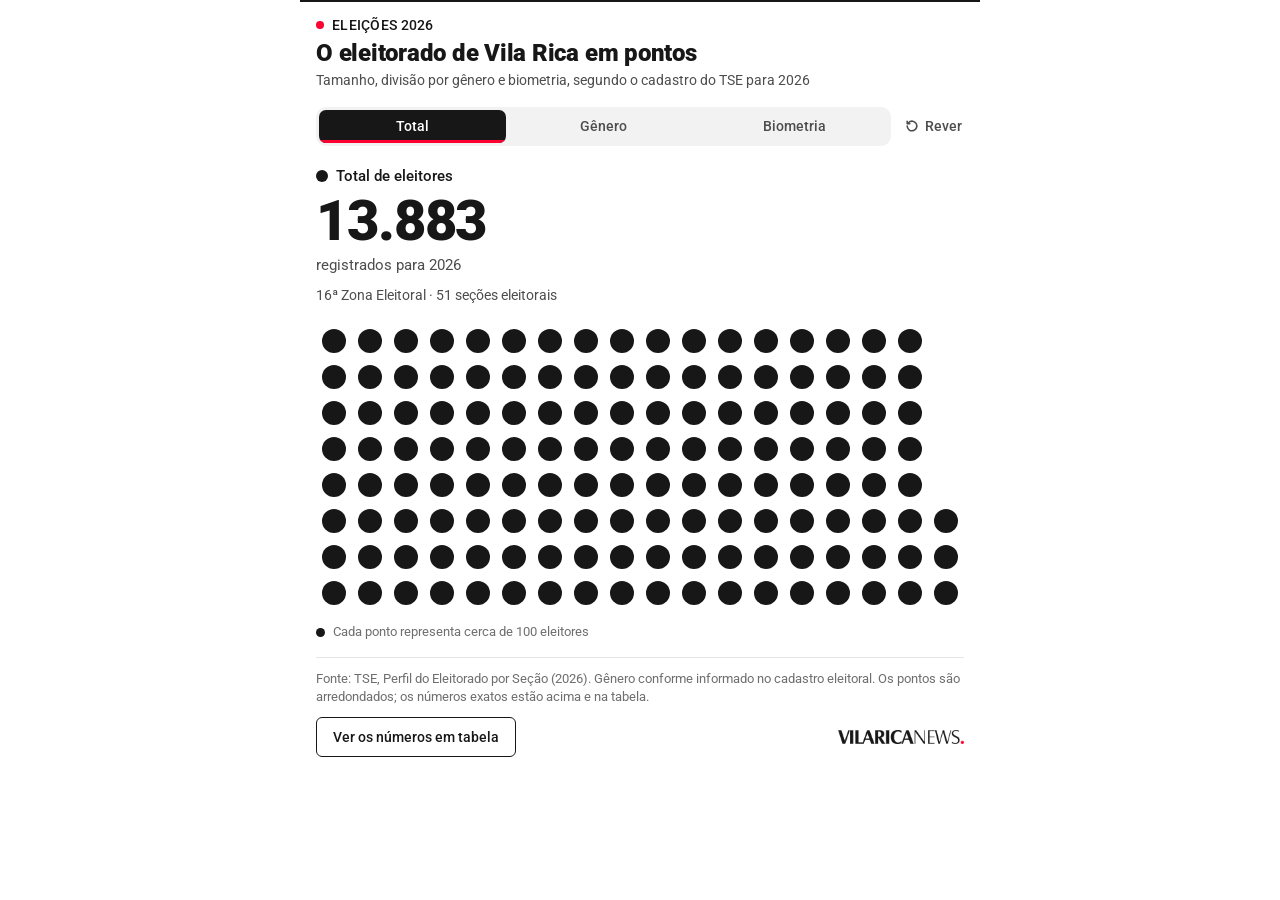
==== commit a675bb7d: "Gráfico 1: abas com a mesma estrutura (menos vão entre número e pontos) Aba Total ganha a linha "Tot" ====
--- a/eleitorado-2026/index.html
+++ b/eleitorado-2026/index.html
@@ -183,8 +183,9 @@
 
   <div class="vre-paineis">
     <div class="vre-painel ativo" data-painel="0">
+      <p class="vre-chave"><span class="vre-bolinha" style="background: var(--vre-neutro)"></span>Total de eleitores</p>
       <p class="vre-num" data-conta="13883">13.883</p>
-      <p class="vre-rotulo">eleitores registrados para 2026</p>
+      <p class="vre-rotulo">registrados para 2026</p>
       <p class="vre-extra">16ª Zona Eleitoral · 51 seções eleitorais</p>
     </div>
     <div class="vre-painel" data-painel="1">
@@ -200,6 +201,7 @@
           <p class="vre-rotulo"><strong>6.767</strong> eleitoras</p>
         </div>
       </div>
+      <p class="vre-extra">349 homens a mais no cadastro</p>
     </div>
     <div class="vre-painel" data-painel="2">
       <p class="vre-chave"><span class="vre-bolinha" style="background: var(--vre-bio)"></span>Com biometria</p>
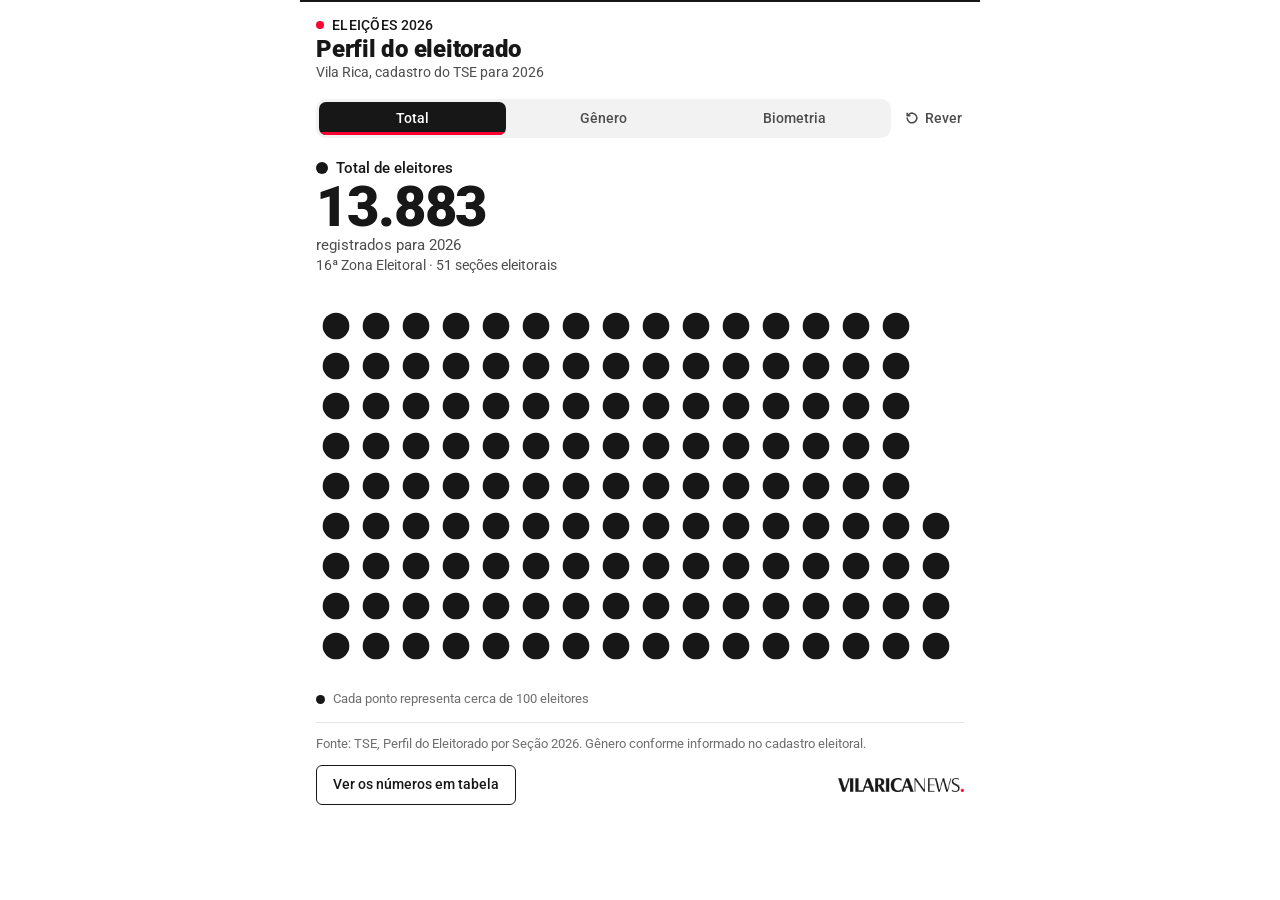
==== commit c644175a: "Gráfico 1 passa para o motor comum Pontos compartilhados entre abas (as mesmas bolinhas mudam de cor" ====
--- a/eleitorado-2026/index.html
+++ b/eleitorado-2026/index.html
@@ -3,495 +3,93 @@
 <head>
 <meta charset="utf-8">
 <meta name="viewport" content="width=device-width, initial-scale=1">
-<title>Eleitorado de Vila Rica</title>
+<title>Perfil do eleitorado de Vila Rica</title>
 <meta name="robots" content="noindex, indexifembedded">
 <link rel="preconnect" href="https://fonts.googleapis.com">
 <link rel="preconnect" href="https://fonts.gstatic.com" crossorigin>
 <link href="https://fonts.googleapis.com/css2?family=Roboto:wght@400;500;700;900&display=swap" rel="stylesheet">
-<style>
-  html, body { margin: 0; padding: 0; background: #ffffff; }
-</style>
+<link rel="stylesheet" href="../comum/vrn.css">
 </head>
 <body>
-
-<!-- ===== INÍCIO DO GRÁFICO (copie daqui até FIM se o site aceitar HTML com script) ===== -->
-<figure id="vr-eleitorado" class="vre" aria-labelledby="vre-titulo">
-<style>
-  #vr-eleitorado {
-    --vre-fundo: #ffffff;
-    /* Cores do Vila Rica News: preto #171717 e vermelho #ff0032 do logotipo;
-       azul e verde das editorias do site (#302ebd clareado 1 tom para passar no teste de daltonismo; #0b8b09) */
-    --vre-tinta: #171717;
-    --vre-tinta-2: #4d4d4d;
-    --vre-tinta-3: #6e6e6e;
-    --vre-linha: #e5e5e5;
-    --vre-trilho: #f2f2f2;
-    --vre-destaque: #ff0032;
-    --vre-neutro: #171717;
-    --vre-homens: #3b39c9;
-    --vre-mulheres: #ff0032;
-    --vre-bio: #0b8b09;
-    --vre-sem: #8a8a8a;
-    color-scheme: light;
-    box-sizing: border-box;
-    max-width: 680px;
-    margin: 0 auto;
-    padding: 14px 16px 20px;
-    border-top: 2px solid var(--vre-tinta);
-    background: var(--vre-fundo);
-    color: var(--vre-tinta);
-    font-family: Roboto, system-ui, -apple-system, "Segoe UI", sans-serif;
-    font-size: 16px;
-    line-height: 1.4;
-    text-align: left;
-  }
-  #vr-eleitorado *, #vr-eleitorado *::before, #vr-eleitorado *::after { box-sizing: inherit; }
-  #vr-eleitorado p, #vr-eleitorado h2 { margin: 0; padding: 0; }
-
-  #vr-eleitorado .vre-chapeu { font-size: 14px; font-weight: 500; letter-spacing: .02em; text-transform: uppercase; color: var(--vre-tinta); margin-bottom: 4px; }
-  #vr-eleitorado .vre-chapeu::before { content: ""; display: inline-block; width: 8px; height: 8px; margin-right: 8px; border-radius: 50%; background: var(--vre-destaque); vertical-align: 1px; }
-  #vr-eleitorado .vre-titulo { font-size: 24px; font-weight: 900; line-height: 1.15; letter-spacing: -0.01em; }
-  #vr-eleitorado .vre-sub { margin-top: 4px; font-size: 14px; color: var(--vre-tinta-2); }
-
-  /* Abas */
-  #vr-eleitorado .vre-controles { display: flex; align-items: center; gap: 12px; margin-top: 16px; }
-  #vr-eleitorado .vre-abas { display: flex; flex: 1; gap: 4px; padding: 3px; border-radius: 10px; background: var(--vre-trilho); }
-  #vr-eleitorado .vre-aba {
-    position: relative; flex: 1; overflow: hidden;
-    appearance: none; border: 0; margin: 0; border-radius: 7px;
-    padding: 8px 6px; background: transparent; color: var(--vre-tinta-2);
-    font-family: inherit; font-size: 14px; font-weight: 500; line-height: 1.2; cursor: pointer;
-  }
-  #vr-eleitorado .vre-aba:hover { color: var(--vre-tinta); }
-  #vr-eleitorado .vre-aba[aria-pressed="true"] { background: var(--vre-tinta); color: #ffffff; }
-  #vr-eleitorado .vre-aba:focus-visible, #vr-eleitorado .vre-rever:focus-visible, #vr-eleitorado .vre-btn-tabela:focus-visible { outline: 2px solid var(--vre-destaque); outline-offset: 2px; }
-  #vr-eleitorado .vre-progresso { position: absolute; left: 0; bottom: 0; height: 3px; width: 0; background: var(--vre-destaque); }
-  #vr-eleitorado .vre-rever {
-    appearance: none; border: 0; background: none; margin: 0; padding: 8px 2px;
-    color: var(--vre-tinta-2); font-family: inherit; font-size: 14px; font-weight: 500; line-height: 1.2; cursor: pointer;
-    display: inline-flex; align-items: center; gap: 6px; white-space: nowrap;
-  }
-  #vr-eleitorado .vre-rever:hover { color: var(--vre-tinta); }
-  #vr-eleitorado .vre-rever svg { width: 14px; height: 14px; }
-
-  /* Números — os três painéis ocupam a mesma célula para a altura não pular */
-  #vr-eleitorado .vre-paineis { display: grid; margin-top: 20px; min-height: 112px; }
-  #vr-eleitorado .vre-painel { grid-area: 1 / 1; opacity: 0; visibility: hidden; transform: translateY(6px); transition: opacity .35s ease, transform .35s ease, visibility 0s .35s; }
-  #vr-eleitorado .vre-painel.ativo { opacity: 1; visibility: visible; transform: none; transition: opacity .45s ease .1s, transform .45s ease .1s, visibility 0s; }
-  #vr-eleitorado .vre-num { font-size: 56px; font-weight: 900; line-height: 1; letter-spacing: -0.02em; }
-  #vr-eleitorado .vre-num-m { font-size: 44px; }
-  #vr-eleitorado .vre-rotulo { margin-top: 6px; font-size: 15px; color: var(--vre-tinta-2); }
-  #vr-eleitorado .vre-rotulo strong { color: var(--vre-tinta); font-weight: 500; }
-  #vr-eleitorado .vre-dupla { display: grid; grid-template-columns: 1fr 1fr; gap: 16px; }
-  #vr-eleitorado .vre-chave { display: flex; align-items: center; gap: 8px; font-size: 15px; font-weight: 500; color: var(--vre-tinta); margin-bottom: 6px; }
-  #vr-eleitorado .vre-bolinha { width: 12px; height: 12px; border-radius: 50%; flex: none; }
-  #vr-eleitorado .vre-anel { width: 12px; height: 12px; border-radius: 50%; flex: none; border: 2px solid var(--vre-sem); }
-  #vr-eleitorado .vre-extra { display: flex; align-items: center; gap: 8px; margin-top: 10px; font-size: 14px; color: var(--vre-tinta-2); }
-
-  /* Pontos */
-  #vr-eleitorado .vre-grade { position: relative; margin-top: 18px; }
-  #vr-eleitorado .vre-grade svg { display: block; width: 100%; height: auto; overflow: visible; touch-action: pan-y; }
-  #vr-eleitorado .vre-ponto {
-    fill: var(--vre-neutro); stroke: var(--vre-neutro); stroke-width: 0;
-    transform-box: fill-box; transform-origin: center; transform: scale(0); opacity: 1;
-    transition: transform .45s cubic-bezier(.34,1.56,.64,1), fill .5s ease, stroke .5s ease, stroke-width .5s ease, opacity .2s ease;
-  }
-  #vr-eleitorado .vre-ponto.visivel { transform: scale(1); }
-  #vr-eleitorado .vre-ponto.homem { fill: var(--vre-homens); stroke: var(--vre-homens); }
-  #vr-eleitorado .vre-ponto.mulher { fill: var(--vre-mulheres); stroke: var(--vre-mulheres); }
-  #vr-eleitorado .vre-ponto.bio { fill: var(--vre-bio); stroke: var(--vre-bio); }
-  #vr-eleitorado .vre-ponto.sembio { fill: var(--vre-fundo); stroke: var(--vre-sem); stroke-width: 2.5px; }
-  #vr-eleitorado .vre-ponto.apagado { opacity: .25; }
-  #vr-eleitorado .vre-ponto.pulsa { animation: vre-pulsa 1.4s ease-in-out 2; }
-  @keyframes vre-pulsa { 0%, 100% { transform: scale(1); } 50% { transform: scale(1.35); } }
-
-  #vr-eleitorado .vre-legenda-grade { display: flex; align-items: center; gap: 8px; margin-top: 12px; font-size: 13px; color: var(--vre-tinta-3); }
-  #vr-eleitorado .vre-legenda-grade .vre-bolinha { width: 9px; height: 9px; background: var(--vre-neutro); }
-
-  /* Dica ao passar o mouse */
-  #vr-eleitorado .vre-dica {
-    position: absolute; z-index: 2; pointer-events: none; opacity: 0;
-    padding: 8px 10px; border-radius: 6px; background: var(--vre-tinta); color: #ffffff;
-    font-size: 13px; line-height: 1.35; white-space: nowrap;
-    transform: translate(-50%, calc(-100% - 12px)); transition: opacity .12s ease;
-  }
-  #vr-eleitorado .vre-dica.on { opacity: 1; }
-  #vr-eleitorado .vre-dica strong { font-weight: 500; }
-
-  /* Rodapé e tabela */
-  /* Dentro de iframe a matéria já dá as margens: o gráfico usa a coluna toda */
-  #vr-eleitorado.vre-iframe { max-width: none; margin: 0; padding: 14px 2px 20px; }
-  /* ...e ocupa a altura toda; a sobra vira respiro em vez de faixa branca no fim */
-  #vr-eleitorado.vre-encher { min-height: 100vh; display: flex; flex-direction: column; }
-  #vr-eleitorado.vre-encher .vre-grade { margin-top: auto; padding-top: 18px; }
-  #vr-eleitorado.vre-encher figcaption { margin-top: auto; }
-  #vr-eleitorado.vre-encher .vre-legenda-grade { margin-bottom: 16px; }
-  #vr-eleitorado figcaption { margin-top: 16px; padding-top: 12px; border-top: 1px solid var(--vre-linha); font-size: 12.5px; color: var(--vre-tinta-3); }
-  /* Botão da tabela e assinatura na mesma linha */
-  #vr-eleitorado .vre-acoes { display: flex; align-items: center; justify-content: space-between; flex-wrap: wrap; gap: 10px 12px; margin-top: 12px; }
-  #vr-eleitorado .vre-btn-tabela {
-    appearance: none; margin: 0; min-height: 40px; padding: 9px 16px; border: 1px solid var(--vre-tinta); border-radius: 6px;
-    background: var(--vre-fundo); color: var(--vre-tinta); font-family: inherit; font-size: 14px; font-weight: 500; line-height: 1.2; cursor: pointer;
-  }
-  #vr-eleitorado .vre-btn-tabela:hover { background: var(--vre-tinta); color: #ffffff; }
-  #vr-eleitorado .vre-logo { display: block; flex: none; width: 126px; height: auto; }
-  /* A tabela aparece no lugar do gráfico (o iframe tem altura fixa) */
-  #vr-eleitorado .vre-tabela { display: none; margin-top: 16px; }
-  #vr-eleitorado.vre-com-tabela .vre-tabela { display: block; }
-  #vr-eleitorado.vre-com-tabela .vre-controles, #vr-eleitorado.vre-com-tabela .vre-paineis,
-  #vr-eleitorado.vre-com-tabela .vre-grade, #vr-eleitorado.vre-com-tabela .vre-legenda-grade { display: none; }
-  #vr-eleitorado.vre-encher.vre-com-tabela { height: 100vh; }
-  #vr-eleitorado.vre-encher .vre-tabela { flex: 1 1 auto; min-height: 0; overflow: auto; }
-  #vr-eleitorado table { width: 100%; margin: 0; border-collapse: collapse; font-size: 14px; font-variant-numeric: tabular-nums; }
-  #vr-eleitorado th, #vr-eleitorado td { padding: 7px 4px; border-bottom: 1px solid var(--vre-linha); text-align: right; font-weight: 400; }
-  #vr-eleitorado th:first-child, #vr-eleitorado td:first-child { text-align: left; }
-  #vr-eleitorado thead th { font-size: 12.5px; font-weight: 500; color: var(--vre-tinta-3); }
-  #vr-eleitorado tbody th { color: var(--vre-tinta); }
-  #vr-eleitorado tr.vre-grupo th { padding-top: 12px; font-weight: 500; color: var(--vre-tinta-2); border-bottom: 0; }
-
-  @media (max-width: 420px) {
-    #vr-eleitorado .vre-titulo { font-size: 21px; }
-    #vr-eleitorado .vre-num { font-size: 48px; }
-    #vr-eleitorado .vre-num-m { font-size: 36px; }
-    #vr-eleitorado .vre-controles { gap: 8px; }
-    #vr-eleitorado .vre-logo { width: 100px; }
-  }
-  @media (max-width: 360px) {
-    #vr-eleitorado .vre-aba { font-size: 13px; padding: 8px 4px; }
-    #vr-eleitorado .vre-rever span { display: none; }
-  }
-  @media (prefers-reduced-motion: reduce) {
-    #vr-eleitorado .vre-ponto, #vr-eleitorado .vre-painel { transition: none !important; animation: none !important; }
-  }
-</style>
-
-  <p class="vre-chapeu">Eleições 2026</p>
-  <p class="vre-titulo" id="vre-titulo">O eleitorado de Vila Rica em pontos</p>
-  <p class="vre-sub">Tamanho, divisão por gênero e biometria, segundo o cadastro do TSE para 2026</p>
-
-  <div class="vre-controles">
-    <div class="vre-abas" role="group" aria-label="Escolha o recorte">
-      <button type="button" class="vre-aba" data-passo="0" aria-pressed="true">Total<span class="vre-progresso"></span></button>
-      <button type="button" class="vre-aba" data-passo="1" aria-pressed="false">Gênero<span class="vre-progresso"></span></button>
-      <button type="button" class="vre-aba" data-passo="2" aria-pressed="false">Biometria<span class="vre-progresso"></span></button>
-    </div>
-    <button type="button" class="vre-rever" aria-label="Rever a animação desde o início">
-      <svg viewBox="0 0 16 16" aria-hidden="true" fill="none" stroke="currentColor" stroke-width="1.8" stroke-linecap="round" stroke-linejoin="round"><path d="M2.5 8a5.5 5.5 0 1 0 1.7-4"/><path d="M2.5 2.5v3h3"/></svg>
-      <span>Rever</span>
-    </button>
-  </div>
-
-  <div class="vre-paineis">
-    <div class="vre-painel ativo" data-painel="0">
-      <p class="vre-chave"><span class="vre-bolinha" style="background: var(--vre-neutro)"></span>Total de eleitores</p>
-      <p class="vre-num" data-conta="13883">13.883</p>
-      <p class="vre-rotulo">registrados para 2026</p>
-      <p class="vre-extra">16ª Zona Eleitoral · 51 seções eleitorais</p>
-    </div>
-    <div class="vre-painel" data-painel="1">
-      <div class="vre-dupla">
-        <div>
-          <p class="vre-chave"><span class="vre-bolinha" style="background: var(--vre-homens)"></span>Homens</p>
-          <p class="vre-num vre-num-m" data-conta="51.3" data-casas="1" data-sufixo="%">51,3%</p>
-          <p class="vre-rotulo"><strong>7.116</strong> eleitores</p>
-        </div>
-        <div>
-          <p class="vre-chave"><span class="vre-bolinha" style="background: var(--vre-mulheres)"></span>Mulheres</p>
-          <p class="vre-num vre-num-m" data-conta="48.7" data-casas="1" data-sufixo="%">48,7%</p>
-          <p class="vre-rotulo"><strong>6.767</strong> eleitoras</p>
-        </div>
-      </div>
-      <p class="vre-extra">349 homens a mais no cadastro</p>
-    </div>
-    <div class="vre-painel" data-painel="2">
-      <p class="vre-chave"><span class="vre-bolinha" style="background: var(--vre-bio)"></span>Com biometria</p>
-      <p class="vre-num" data-conta="96.6" data-casas="1" data-sufixo="%">96,6%</p>
-      <p class="vre-rotulo"><strong>13.405</strong> eleitores com biometria registrada</p>
-      <p class="vre-extra"><span class="vre-anel"></span>478 sem registro de biometria no arquivo</p>
-    </div>
-  </div>
-
-  <div class="vre-grade">
-    <svg aria-hidden="true" focusable="false"></svg>
-    <div class="vre-dica" role="presentation"></div>
-  </div>
-  <p class="vre-legenda-grade"><span class="vre-bolinha"></span>Cada ponto representa cerca de 100 eleitores</p>
-
-  <div class="vre-tabela" id="vre-tabela">
-      <table>
-        <thead><tr><th scope="col">Recorte</th><th scope="col">Eleitores</th><th scope="col">%</th></tr></thead>
-        <tbody>
-          <tr><th scope="row">Total</th><td>13.883</td><td>100,0</td></tr>
-          <tr class="vre-grupo"><th scope="rowgroup" colspan="3">Gênero</th></tr>
-          <tr><th scope="row">Homens</th><td>7.116</td><td>51,3</td></tr>
-          <tr><th scope="row">Mulheres</th><td>6.767</td><td>48,7</td></tr>
-          <tr class="vre-grupo"><th scope="rowgroup" colspan="3">Biometria</th></tr>
-          <tr><th scope="row">Com registro</th><td>13.405</td><td>96,6</td></tr>
-          <tr><th scope="row">Sem registro</th><td>478</td><td>3,4</td></tr>
-        </tbody>
-      </table>
-  </div>
-
-  <figcaption>
-    <p>Fonte: TSE, Perfil do Eleitorado por Seção (2026). Gênero conforme informado no cadastro eleitoral. Os pontos são arredondados; os números exatos estão acima e na tabela.</p>
-    <div class="vre-acoes">
-      <button type="button" class="vre-btn-tabela" aria-expanded="false" aria-controls="vre-tabela">Ver os números em tabela</button>
-      <img class="vre-logo" width="126" height="14" alt="Vila Rica News" src="[data-uri]">
-    </div>
-  </figcaption>
-
+<figure id="vrn"></figure>
+<script src="../comum/vrn.js"></script>
 <script>
 (function () {
-  var raiz = document.getElementById('vr-eleitorado');
-  if (!raiz) return;
+  var n = VRN.n, pct = VRN.pct;
 
-  // Dados oficiais (TSE). 1 ponto = 100 eleitores: 139 pontos;
-  // 71 homens + 68 mulheres = 139; 134 com biometria + 5 sem = 139.
-  var D = { total: 13883, homens: 7116, mulheres: 6767, bio: 13405, semBio: 478 };
-  var POR_PONTO = 100;
-  var N = Math.round(D.total / POR_PONTO);
-  var N_HOMENS = Math.round(D.homens / POR_PONTO);
-  var N_SEM_BIO = Math.round(D.semBio / POR_PONTO);
-  var DURACAO_PASSO = 5200;
+  // TSE, Perfil do Eleitorado por Seção 2026 (MT), Vila Rica (código 98990), 16ª Zona
+  var D = { total: 13883, homens: 7116, mulheres: 6767, bio: 13405, zona: 16, secoes: 51 };
+  D.semBio = D.total - D.bio;
 
-  var fmt = new Intl.NumberFormat('pt-BR');
-  function pct(v) { return (v * 100).toLocaleString('pt-BR', { minimumFractionDigits: 1, maximumFractionDigits: 1 }) + '%'; }
-  var GRUPOS = {
-    total:   { nome: 'Eleitorado de Vila Rica', valor: D.total },
-    homem:   { nome: 'Homens', valor: D.homens },
-    mulher:  { nome: 'Mulheres', valor: D.mulheres },
-    bio:     { nome: 'Com biometria', valor: D.bio },
-    sembio:  { nome: 'Sem registro de biometria', valor: D.semBio }
-  };
+  // 1 ponto = 100 eleitores (arredondado); os grupos de cada aba somam o mesmo total de pontos
+  var N = Math.round(D.total / 100);
+  var P_HOMENS = Math.round(D.homens / 100), P_BIO = Math.round(D.bio / 100);
+  function dica(nome, v) { return '<strong>' + nome + '</strong><br>' + n(v) + ' eleitores · ' + pct(v / D.total); }
+  function bolinha(cor) { return '<span class="vrn-bolinha" style="background:var(--vrn-' + cor + ')"></span>'; }
+  var LEGENDA = bolinha('tinta') + 'Cada ponto representa cerca de 100 eleitores';
+  function casa1(v) { return Math.round(v * 1000) / 10; }
 
-  var reduzido = window.matchMedia && window.matchMedia('(prefers-reduced-motion: reduce)').matches;
-  var svg = raiz.querySelector('.vre-grade svg');
-  var dica = raiz.querySelector('.vre-dica');
-  var abas = raiz.querySelectorAll('.vre-aba');
-  var paineis = raiz.querySelectorAll('.vre-painel');
-  var NS = 'http://www.w3.org/2000/svg';
-  var PASSO_GRADE = 24, RAIO = 8;
-  var colunas = 20, linhas = 7;
-  var pontos = [];
-  var passoAtual = 0;
-
-  for (var i = 0; i < N; i++) {
-    var c = document.createElementNS(NS, 'circle');
-    c.setAttribute('class', 'vre-ponto');
-    c.setAttribute('r', RAIO);
-    svg.appendChild(c);
-    pontos.push(c);
-  }
-
-  // Ordem por coluna: homens enchem a esquerda, mulheres a direita,
-  // e os sem biometria ficam juntos no fim.
-  // Quantas colunas: as menos possíveis (pontos maiores) que ainda cabem na altura.
-  // No iframe, a altura é a do próprio iframe; solto na página, até 60% da largura.
-  var COLUNAS_POSSIVEIS = [12, 14, 16, 18, 20, 24, 28, 35];
-  var CELULA_MAX = 40, CELULA_MIN = 12;
-  var emIframe = window.self !== window.top;
-  function escolherColunas() {
-    var largura = svg.parentNode.clientWidth;
-    var disponivel = Math.max(160, largura * 0.6);
-    if (emIframe) {
-      raiz.classList.remove('vre-encher');
-      var resto = raiz.getBoundingClientRect().height - svg.getBoundingClientRect().height;
-      raiz.classList.add('vre-encher');
-      disponivel = window.innerHeight - resto - 2;
+  VRN.grafico({
+    id: 'eleitorado-2026',
+    chapeu: 'Eleições 2026',
+    titulo: 'Perfil do eleitorado',
+    subtitulo: 'Vila Rica, cadastro do TSE para 2026',
+    passos: [
+      {
+        aba: 'Total',
+        painel:
+          '<p class="vrn-chave">' + bolinha('tinta') + 'Total de eleitores</p>' +
+          '<p class="vrn-num" data-conta="' + D.total + '">' + n(D.total) + '</p>' +
+          '<p class="vrn-rotulo">registrados para 2026</p>' +
+          '<p class="vrn-extra">' + D.zona + 'ª Zona Eleitoral · ' + D.secoes + ' seções eleitorais</p>',
+        legenda: LEGENDA,
+        vis: { tipo: 'pontos', compartilhar: 'eleitorado', colunas: [12, 14, 16, 18, 20, 24, 28, 35],
+          grupos: [{ pontos: N, cor: 'var(--vrn-tinta)', dica: dica('Eleitorado de Vila Rica', D.total) }] }
+      },
+      {
+        aba: 'Gênero',
+        painel:
+          '<div class="vrn-dupla"><div>' +
+            '<p class="vrn-chave">' + bolinha('azul') + 'Homens</p>' +
+            '<p class="vrn-num vrn-num-m" data-conta="' + casa1(D.homens / D.total) + '" data-casas="1" data-sufixo="%">' + pct(D.homens / D.total) + '</p>' +
+            '<p class="vrn-rotulo"><strong>' + n(D.homens) + '</strong> eleitores</p></div><div>' +
+            '<p class="vrn-chave">' + bolinha('vermelho') + 'Mulheres</p>' +
+            '<p class="vrn-num vrn-num-m" data-conta="' + casa1(D.mulheres / D.total) + '" data-casas="1" data-sufixo="%">' + pct(D.mulheres / D.total) + '</p>' +
+            '<p class="vrn-rotulo"><strong>' + n(D.mulheres) + '</strong> eleitoras</p></div></div>' +
+          '<p class="vrn-extra">' + n(D.homens - D.mulheres) + ' homens a mais no cadastro</p>',
+        legenda: LEGENDA,
+        vis: { tipo: 'pontos', compartilhar: 'eleitorado',
+          grupos: [
+            { pontos: P_HOMENS, cor: 'var(--vrn-azul)', dica: dica('Homens', D.homens) },
+            { pontos: N - P_HOMENS, cor: 'var(--vrn-vermelho)', dica: dica('Mulheres', D.mulheres) }
+          ] }
+      },
+      {
+        aba: 'Biometria',
+        painel:
+          '<p class="vrn-chave">' + bolinha('verde') + 'Com biometria</p>' +
+          '<p class="vrn-num" data-conta="' + casa1(D.bio / D.total) + '" data-casas="1" data-sufixo="%">' + pct(D.bio / D.total) + '</p>' +
+          '<p class="vrn-rotulo"><strong>' + n(D.bio) + '</strong> eleitores com biometria registrada</p>' +
+          '<p class="vrn-extra"><span class="vrn-anel"></span>' + n(D.semBio) + ' sem registro de biometria no arquivo</p>',
+        legenda: LEGENDA,
+        vis: { tipo: 'pontos', compartilhar: 'eleitorado',
+          grupos: [
+            { pontos: P_BIO, cor: 'var(--vrn-verde)', dica: dica('Com biometria', D.bio) },
+            { pontos: N - P_BIO, cor: 'var(--vrn-sem)', vazado: true, pulsar: true, dica: dica('Sem registro de biometria', D.semBio) }
+          ] }
+      }
+    ],
+    fonte: 'Fonte: TSE, Perfil do Eleitorado por Seção 2026. Gênero conforme informado no cadastro eleitoral.',
+    tabela: {
+      colunas: ['Recorte', 'Eleitores', '%'],
+      grupos: [
+        { linhas: [['Total', n(D.total), '100,0']] },
+        { titulo: 'Gênero', linhas: [['Homens', n(D.homens), pct(D.homens / D.total).replace('%', '')], ['Mulheres', n(D.mulheres), pct(D.mulheres / D.total).replace('%', '')]] },
+        { titulo: 'Biometria', linhas: [['Com registro', n(D.bio), pct(D.bio / D.total).replace('%', '')], ['Sem registro', n(D.semBio), pct(D.semBio / D.total).replace('%', '')]] }
+      ]
     }
-    var escolha = COLUNAS_POSSIVEIS[COLUNAS_POSSIVEIS.length - 1];
-    for (var k = 0; k < COLUNAS_POSSIVEIS.length; k++) {
-      var c = COLUNAS_POSSIVEIS[k], celula = largura / c;
-      if (celula > CELULA_MAX) continue;
-      if (celula < CELULA_MIN) break;
-      escolha = c;
-      if (Math.ceil(N / c) * celula <= disponivel) break;
-    }
-    return escolha;
-  }
-
-  function posicionar() {
-    if (raiz.classList.contains('vre-com-tabela')) return;
-    colunas = escolherColunas();
-    linhas = Math.ceil(N / colunas);
-    svg.setAttribute('viewBox', '0 0 ' + (colunas * PASSO_GRADE) + ' ' + (linhas * PASSO_GRADE));
-    pontos.forEach(function (p, i) {
-      var col = Math.floor(i / linhas), lin = i % linhas;
-      // a última coluna (incompleta) encosta embaixo: os sem biometria ficam juntos no canto
-      if (col === colunas - 1) lin += colunas * linhas - N;
-      p.setAttribute('cx', col * PASSO_GRADE + PASSO_GRADE / 2);
-      p.setAttribute('cy', lin * PASSO_GRADE + PASSO_GRADE / 2);
-      p.dataset.col = col;
-    });
-  }
-
-  function grupoDoPonto(i, passo) {
-    if (passo === 1) return i < N_HOMENS ? 'homem' : 'mulher';
-    if (passo === 2) return i >= N - N_SEM_BIO ? 'sembio' : 'bio';
-    return 'total';
-  }
-
-  function contar(el, animar) {
-    var alvo = parseFloat(el.dataset.conta);
-    var casas = parseInt(el.dataset.casas || '0', 10);
-    var sufixo = el.dataset.sufixo || '';
-    var opcoes = { minimumFractionDigits: casas, maximumFractionDigits: casas };
-    if (!animar || reduzido) { el.textContent = alvo.toLocaleString('pt-BR', opcoes) + sufixo; return; }
-    var inicio = null, dur = 1100;
-    function quadro(t) {
-      if (!inicio) inicio = t;
-      var k = Math.min(1, (t - inicio) / dur);
-      var e = 1 - Math.pow(1 - k, 3);
-      var v = alvo * e;
-      v = casas ? Math.round(v * 10) / 10 : Math.round(v);
-      el.textContent = v.toLocaleString('pt-BR', opcoes) + sufixo;
-      if (k < 1) requestAnimationFrame(quadro);
-    }
-    requestAnimationFrame(quadro);
-  }
-
-  function irPara(passo, animar) {
-    passoAtual = passo;
-    abas.forEach(function (a, i) { a.setAttribute('aria-pressed', i === passo ? 'true' : 'false'); });
-    paineis.forEach(function (p, i) {
-      var ativo = i === passo;
-      p.classList.toggle('ativo', ativo);
-      if (ativo) p.querySelectorAll('[data-conta]').forEach(function (el) { contar(el, animar); });
-    });
-    pontos.forEach(function (p, i) {
-      var g = grupoDoPonto(i, passo);
-      var atraso = animar && !reduzido ? (+p.dataset.col * 28 + (i % linhas) * 6) : 0;
-      p.style.transitionDelay = atraso + 'ms';
-      p.classList.add('visivel');
-      p.classList.remove('homem', 'mulher', 'bio', 'sembio', 'pulsa', 'apagado');
-      if (g !== 'total') p.classList.add(g);
-    });
-    if (passo === 2 && animar && !reduzido) {
-      setTimeout(function () {
-        pontos.slice(N - N_SEM_BIO).forEach(function (p) { p.style.transitionDelay = '0ms'; p.classList.add('pulsa'); });
-      }, 900);
-    }
-  }
-
-  function esconderPontos() {
-    pontos.forEach(function (p) { p.style.transitionDelay = '0ms'; p.classList.remove('visivel'); });
-  }
-
-  // Reprodução automática: uma vez, ao aparecer na tela; para no último passo
-  var timer = null, rodando = false;
-  function zerarProgresso() {
-    raiz.querySelectorAll('.vre-progresso').forEach(function (b) { b.style.transition = 'none'; b.style.width = '0'; });
-  }
-  function progresso(passo) {
-    zerarProgresso();
-    var barra = abas[passo].querySelector('.vre-progresso');
-    void barra.offsetWidth;
-    barra.style.transition = 'width ' + DURACAO_PASSO + 'ms linear';
-    barra.style.width = '100%';
-  }
-  function parar() { rodando = false; clearTimeout(timer); zerarProgresso(); }
-  function tocar() {
-    parar();
-    rodando = true;
-    esconderPontos();
-    var passo = 0;
-    function proximo() {
-      if (!rodando) return;
-      irPara(passo, true);
-      if (passo < abas.length - 1) {
-        progresso(passo);
-        timer = setTimeout(function () { passo++; proximo(); }, DURACAO_PASSO);
-      } else {
-        rodando = false;
-        zerarProgresso();
-      }
-    }
-    // pequeno respiro para os pontos sumirem antes de reaparecer
-    timer = setTimeout(proximo, 120);
-  }
-
-  abas.forEach(function (a) {
-    a.addEventListener('click', function () { parar(); irPara(+a.dataset.passo, true); });
   });
-  raiz.querySelector('.vre-rever').addEventListener('click', function () { reduzido ? irPara(0, false) : tocar(); });
-
-  // Botão da tabela: troca o gráfico pela tabela e volta
-  var btnTabela = raiz.querySelector('.vre-btn-tabela');
-  btnTabela.addEventListener('click', function () {
-    var abrir = !raiz.classList.contains('vre-com-tabela');
-    parar();
-    esconderDica();
-    raiz.classList.toggle('vre-com-tabela', abrir);
-    btnTabela.setAttribute('aria-expanded', abrir ? 'true' : 'false');
-    btnTabela.textContent = abrir ? 'Voltar ao gráfico' : 'Ver os números em tabela';
-    if (!abrir) { posicionar(); irPara(passoAtual, false); }
-  });
-
-  // Dica: acha a célula mais próxima do ponteiro (cobre os vãos entre pontos)
-  function mostrarDica(ev) {
-    var r = svg.getBoundingClientRect();
-    var escala = r.width / (colunas * PASSO_GRADE);
-    var col = Math.floor((ev.clientX - r.left) / (PASSO_GRADE * escala));
-    var lin = Math.floor((ev.clientY - r.top) / (PASSO_GRADE * escala));
-    var vazios = colunas * linhas - N;
-    var i = col * linhas + (col === colunas - 1 ? lin - vazios : lin);
-    if (col < 0 || col >= colunas || lin < 0 || lin >= linhas || (col === colunas - 1 && lin < vazios) || i >= N) { esconderDica(); return; }
-    var g = grupoDoPonto(i, passoAtual);
-    var info = GRUPOS[g];
-    dica.innerHTML = '<strong>' + info.nome + '</strong><br>' + fmt.format(info.valor) + ' eleitores · ' + pct(info.valor / D.total);
-    var base = raiz.querySelector('.vre-grade').getBoundingClientRect();
-    var cx = (col + 0.5) * PASSO_GRADE * escala + (r.left - base.left);
-    var cy = lin * PASSO_GRADE * escala + (r.top - base.top);
-    var meia = dica.offsetWidth / 2;
-    cx = Math.max(meia, Math.min(base.width - meia, cx));
-    dica.style.left = cx + 'px';
-    dica.style.top = cy + 'px';
-    dica.classList.add('on');
-    if (passoAtual > 0) {
-      pontos.forEach(function (p, k) { p.style.transitionDelay = '0ms'; p.classList.toggle('apagado', grupoDoPonto(k, passoAtual) !== g); });
-    }
-  }
-  function esconderDica() {
-    dica.classList.remove('on');
-    pontos.forEach(function (p) { p.classList.remove('apagado'); });
-  }
-  svg.addEventListener('pointermove', mostrarDica);
-  svg.addEventListener('pointerdown', mostrarDica);
-  // No toque, a dica fica até o próximo toque fora dos pontos
-  svg.addEventListener('pointerleave', function (ev) { if (ev.pointerType !== 'touch') esconderDica(); });
-  document.addEventListener('pointerdown', function (ev) { if (!svg.contains(ev.target)) esconderDica(); });
-
-  if (emIframe) raiz.classList.add('vre-iframe', 'vre-encher');
-  posicionar();
-  // a fonte da marca muda a altura dos textos quando termina de carregar
-  if (document.fonts && document.fonts.ready) document.fonts.ready.then(posicionar);
-  var tamanhoAnterior = raiz.clientWidth + 'x' + window.innerHeight;
-  window.addEventListener('resize', function () {
-    var tamanho = raiz.clientWidth + 'x' + window.innerHeight;
-    if (tamanho === tamanhoAnterior) return;
-    tamanhoAnterior = tamanho;
-    posicionar();
-  });
-
-  // Quando embutido por iframe, avisa a página da altura certa
-  function avisarAltura() {
-    if (window.parent === window) return;
-    window.parent.postMessage({ tipo: 'vr-eleitorado-altura', altura: Math.ceil(document.documentElement.scrollHeight) }, '*');
-  }
-  if (window.ResizeObserver) new ResizeObserver(avisarAltura).observe(raiz); else window.addEventListener('load', avisarAltura);
-
-  if (reduzido || !('IntersectionObserver' in window)) {
-    irPara(0, false);
-  } else {
-    var obs = new IntersectionObserver(function (entradas) {
-      if (entradas[0].isIntersecting) { obs.disconnect(); tocar(); }
-    }, { threshold: 0.45 });
-    obs.observe(raiz);
-  }
 })();
 </script>
-</figure>
-<!-- ===== FIM DO GRÁFICO ===== -->
-
 </body>
 </html>
--- a/comum/vrn.css
+++ b/comum/vrn.css
@@ -0,0 +1,175 @@
+/* Gráficos do Vila Rica News — estilo comum
+   Cores da marca: preto #171717 e vermelho #ff0032 (logotipo);
+   azul e verde das editorias do site (#302ebd clareado 1 tom para passar no teste de daltonismo; #0b8b09) */
+html, body { margin: 0; padding: 0; background: #ffffff; }
+
+.vrn {
+  --vrn-fundo: #ffffff;
+  --vrn-tinta: #171717;
+  --vrn-tinta-2: #4d4d4d;
+  --vrn-tinta-3: #6e6e6e;
+  --vrn-linha: #e5e5e5;
+  --vrn-trilho: #f2f2f2;
+  --vrn-destaque: #ff0032;
+  --vrn-azul: #3b39c9;
+  --vrn-vermelho: #ff0032;
+  --vrn-verde: #0b8b09;
+  --vrn-cinza: #c4c4c4;
+  --vrn-sem: #8a8a8a;
+  color-scheme: light;
+  box-sizing: border-box;
+  max-width: 680px;
+  margin: 0 auto;
+  padding: 14px 16px 20px;
+  border-top: 2px solid var(--vrn-tinta);
+  background: var(--vrn-fundo);
+  color: var(--vrn-tinta);
+  font-family: Roboto, system-ui, -apple-system, "Segoe UI", sans-serif;
+  font-size: 16px;
+  line-height: 1.4;
+  text-align: left;
+}
+.vrn *, .vrn *::before, .vrn *::after { box-sizing: inherit; }
+.vrn p { margin: 0; padding: 0; }
+
+/* Dentro de iframe a matéria já dá as margens: o gráfico usa a coluna toda */
+.vrn.vrn-iframe { max-width: none; margin: 0; padding: 14px 2px 20px; }
+
+.vrn-chapeu { font-size: 14px; font-weight: 500; letter-spacing: .02em; text-transform: uppercase; margin-bottom: 4px; }
+.vrn-chapeu::before { content: ""; display: inline-block; width: 8px; height: 8px; margin-right: 8px; border-radius: 50%; background: var(--vrn-destaque); vertical-align: 1px; }
+.vrn-titulo { font-size: 24px; font-weight: 900; line-height: 1.15; letter-spacing: -0.01em; }
+.vrn-sub { margin-top: 4px; font-size: 14px; color: var(--vrn-tinta-2); }
+
+/* Abas */
+.vrn-controles { display: flex; align-items: center; gap: 12px; margin-top: 16px; }
+.vrn-abas { display: flex; flex: 1; gap: 4px; padding: 3px; border-radius: 10px; background: var(--vrn-trilho); }
+.vrn-aba {
+  position: relative; flex: 1; overflow: hidden;
+  appearance: none; border: 0; margin: 0; border-radius: 7px;
+  padding: 8px 6px; background: transparent; color: var(--vrn-tinta-2);
+  font-family: inherit; font-size: 14px; font-weight: 500; line-height: 1.2; cursor: pointer;
+}
+.vrn-aba:hover { color: var(--vrn-tinta); }
+.vrn-aba[aria-pressed="true"] { background: var(--vrn-tinta); color: #ffffff; }
+.vrn-aba:focus-visible, .vrn-rever:focus-visible, .vrn-btn-tabela:focus-visible { outline: 2px solid var(--vrn-destaque); outline-offset: 2px; }
+.vrn-progresso { position: absolute; left: 0; bottom: 0; height: 3px; width: 0; background: var(--vrn-destaque); }
+.vrn-rever {
+  appearance: none; border: 0; background: none; margin: 0; padding: 8px 2px;
+  color: var(--vrn-tinta-2); font-family: inherit; font-size: 14px; font-weight: 500; line-height: 1.2; cursor: pointer;
+  display: inline-flex; align-items: center; gap: 6px; white-space: nowrap;
+}
+.vrn-rever:hover { color: var(--vrn-tinta); }
+.vrn-rever svg { width: 14px; height: 14px; }
+
+/* Painéis e legendas: todos na mesma célula, para a altura não pular entre abas */
+.vrn-paineis, .vrn-legendas { display: grid; }
+.vrn-paineis { margin-top: 20px; }
+.vrn-painel, .vrn-legenda { grid-area: 1 / 1; opacity: 0; visibility: hidden; transition: opacity .35s ease, transform .35s ease, visibility 0s .35s; }
+.vrn-painel { transform: translateY(6px); }
+.vrn-painel.ativo, .vrn-legenda.ativo { opacity: 1; visibility: visible; transform: none; transition: opacity .45s ease .1s, transform .45s ease .1s, visibility 0s; }
+.vrn-num { font-size: 56px; font-weight: 900; line-height: 1; letter-spacing: -0.02em; }
+.vrn-num-m { font-size: 44px; }
+.vrn-rotulo { margin-top: 6px; font-size: 15px; color: var(--vrn-tinta-2); }
+.vrn-rotulo strong, .vrn-extra strong { color: var(--vrn-tinta); font-weight: 500; }
+.vrn-dupla { display: grid; grid-template-columns: 1fr 1fr; gap: 16px; }
+.vrn-chave { display: flex; align-items: center; gap: 8px; font-size: 15px; font-weight: 500; margin-bottom: 6px; }
+.vrn-bolinha { width: 12px; height: 12px; border-radius: 50%; flex: none; display: inline-block; }
+.vrn-extra { display: flex; align-items: center; gap: 8px; margin-top: 10px; font-size: 14px; color: var(--vrn-tinta-2); }
+.vrn-legendas { margin-top: 10px; }
+.vrn-legenda { display: flex; align-items: center; gap: 8px; font-size: 13px; color: var(--vrn-tinta-3); }
+.vrn-legenda .vrn-bolinha { width: 9px; height: 9px; }
+
+/* Palco: área do gráfico; a altura é calculada pelo script */
+.vrn-palco { position: relative; margin-top: 16px; height: 300px; }
+.vrn-camada { position: absolute; inset: 0; display: flex; flex-direction: column; justify-content: center; justify-content: safe center; opacity: 0; visibility: hidden; transition: opacity .3s ease, visibility 0s .3s; }
+.vrn-camada.ativa { opacity: 1; visibility: visible; transition: opacity .3s ease, visibility 0s; }
+
+/* Pontos */
+.vrn-camada svg { display: block; overflow: visible; touch-action: pan-y; }
+.vrn-ponto {
+  fill: var(--cor); stroke: var(--cor); stroke-width: 0;
+  transform-box: fill-box; transform-origin: center; transform: scale(0);
+  transition: transform .45s cubic-bezier(.34,1.56,.64,1), fill .5s ease, stroke .5s ease, stroke-width .5s ease, opacity .2s ease;
+}
+.vrn-ponto.visivel { transform: scale(1); }
+.vrn-ponto.vazado { fill: var(--vrn-fundo); stroke-width: 2.5px; }
+.vrn-ponto.pulsa { animation: vrn-pulsa 1.4s ease-in-out 2; }
+@keyframes vrn-pulsa { 0%, 100% { transform: scale(1); } 50% { transform: scale(1.35); } }
+.vrn-anel { width: 12px; height: 12px; border-radius: 50%; flex: none; display: inline-block; border: 2px solid var(--vrn-sem); }
+.vrn-apagado { opacity: .25; }
+
+/* Barras (um lado) */
+.vrn-barras { display: flex; flex-direction: column; justify-content: center; justify-content: safe center; height: 100%; }
+.vrn-barra { height: var(--vrn-linha, 40px); display: flex; flex-direction: column; justify-content: center; gap: 3px; cursor: default; transition: opacity .2s ease; }
+.vrn-barra-rotulo { display: flex; align-items: baseline; gap: 8px; font-size: 13.5px; line-height: 1.2; color: var(--vrn-tinta); white-space: nowrap; overflow: hidden; text-overflow: ellipsis; }
+.vrn-barra-rotulo span { color: var(--vrn-tinta-3); font-size: 12.5px; }
+.vrn-barra-linha { display: flex; align-items: center; height: var(--vrn-espessura, 16px); }
+.vrn-barra-fill { height: 100%; width: 0; background: var(--cor); border-radius: 0 4px 4px 0; transition: width .8s cubic-bezier(.22,1,.36,1); }
+.vrn-barra-valor { margin-left: 8px; font-size: 13.5px; font-weight: 500; white-space: nowrap; font-variant-numeric: tabular-nums; opacity: 0; transition: opacity .3s ease; }
+.vrn-barra.visivel .vrn-barra-valor { opacity: 1; }
+
+/* Pouca altura: letra menor e menos folga */
+.vrn-compacto .vrn-barra, .vrn-compacto .vrn-pir { gap: 1px; }
+.vrn-compacto .vrn-barra-rotulo, .vrn-compacto .vrn-barra-valor { font-size: 12px; }
+.vrn-compacto .vrn-barra-rotulo span, .vrn-compacto .vrn-pir-rotulo, .vrn-compacto .vrn-pir-valor { font-size: 11.5px; }
+
+/* Pirâmide (dois lados) */
+.vrn-piramide { display: flex; flex-direction: column; justify-content: center; justify-content: safe center; height: 100%; }
+.vrn-pir-chaves { display: flex; justify-content: space-between; font-size: 13.5px; font-weight: 500; margin-bottom: 4px; }
+.vrn-pir-chaves span { display: inline-flex; align-items: center; gap: 6px; }
+.vrn-pir { height: var(--vrn-linha, 40px); display: flex; flex-direction: column; justify-content: center; gap: 2px; cursor: default; transition: opacity .2s ease; }
+.vrn-pir-rotulo { text-align: center; font-size: 12.5px; line-height: 1.2; color: var(--vrn-tinta-2); white-space: nowrap; overflow: hidden; text-overflow: ellipsis; }
+.vrn-pir-linha { display: grid; grid-template-columns: 1fr 1fr; gap: 2px; height: var(--vrn-espessura, 16px); }
+.vrn-pir-lado { display: flex; align-items: center; height: 100%; min-width: 0; }
+.vrn-pir-lado.esq { flex-direction: row-reverse; }
+.vrn-pir-fill { height: 100%; width: 0; background: var(--cor); transition: width .8s cubic-bezier(.22,1,.36,1); }
+.vrn-pir-lado.esq .vrn-pir-fill { border-radius: 4px 0 0 4px; }
+.vrn-pir-lado.dir .vrn-pir-fill { border-radius: 0 4px 4px 0; }
+.vrn-pir-valor { padding: 0 6px; font-size: 12.5px; color: var(--vrn-tinta-2); white-space: nowrap; font-variant-numeric: tabular-nums; opacity: 0; transition: opacity .3s ease; }
+.vrn-pir-valor.maior { color: var(--vrn-tinta); font-weight: 700; }
+.vrn-pir.visivel .vrn-pir-valor { opacity: 1; }
+
+/* Dica */
+.vrn-dica {
+  position: absolute; z-index: 3; pointer-events: none; opacity: 0;
+  max-width: 260px; padding: 8px 10px; border-radius: 6px; background: var(--vrn-tinta); color: #ffffff;
+  font-size: 13px; line-height: 1.35; transform: translate(-50%, calc(-100% - 10px)); transition: opacity .12s ease;
+}
+.vrn-dica.on { opacity: 1; }
+.vrn-dica strong { font-weight: 500; }
+
+/* Rodapé e tabela */
+.vrn figcaption { margin-top: 14px; padding-top: 12px; border-top: 1px solid var(--vrn-linha); font-size: 12.5px; color: var(--vrn-tinta-3); }
+/* Botão da tabela e assinatura na mesma linha */
+.vrn-acoes { display: flex; align-items: center; justify-content: space-between; flex-wrap: wrap; gap: 10px 12px; margin-top: 12px; }
+.vrn-btn-tabela {
+  appearance: none; margin: 0; min-height: 40px; padding: 9px 16px; border: 1px solid var(--vrn-tinta); border-radius: 6px;
+  background: var(--vrn-fundo); color: var(--vrn-tinta); font-family: inherit; font-size: 14px; font-weight: 500; line-height: 1.2; cursor: pointer;
+}
+.vrn-btn-tabela:hover { background: var(--vrn-tinta); color: #ffffff; }
+.vrn-logo { display: block; flex: none; width: 126px; height: auto; }
+/* A tabela aparece no lugar do gráfico (o iframe tem altura fixa) */
+.vrn-tabela { display: none; margin-top: 16px; overflow: auto; }
+.vrn.vrn-com-tabela .vrn-tabela { display: block; }
+.vrn.vrn-com-tabela .vrn-controles, .vrn.vrn-com-tabela .vrn-paineis, .vrn.vrn-com-tabela .vrn-palco, .vrn.vrn-com-tabela .vrn-legendas { display: none; }
+.vrn table { width: 100%; margin: 0; border-collapse: collapse; font-size: 14px; font-variant-numeric: tabular-nums; }
+.vrn th, .vrn td { padding: 7px 4px; border-bottom: 1px solid var(--vrn-linha); text-align: right; font-weight: 400; }
+.vrn th:first-child, .vrn td:first-child { text-align: left; }
+.vrn thead th { font-size: 12.5px; font-weight: 500; color: var(--vrn-tinta-3); }
+.vrn tbody th { color: var(--vrn-tinta); }
+.vrn tr.vrn-grupo th { padding-top: 12px; font-weight: 500; color: var(--vrn-tinta-2); border-bottom: 0; }
+
+@media (max-width: 420px) {
+  .vrn-titulo { font-size: 21px; }
+  .vrn-num { font-size: 48px; }
+  .vrn-num-m { font-size: 36px; }
+  .vrn-controles { gap: 8px; }
+  .vrn-logo { width: 100px; }
+}
+@media (max-width: 360px) {
+  .vrn-aba { font-size: 13px; padding: 8px 4px; }
+  .vrn-rever span { display: none; }
+}
+@media (prefers-reduced-motion: reduce) {
+  .vrn-ponto, .vrn-painel, .vrn-legenda, .vrn-camada, .vrn-barra-fill, .vrn-pir-fill, .vrn-barra-valor, .vrn-pir-valor { transition: none !important; animation: none !important; }
+}
